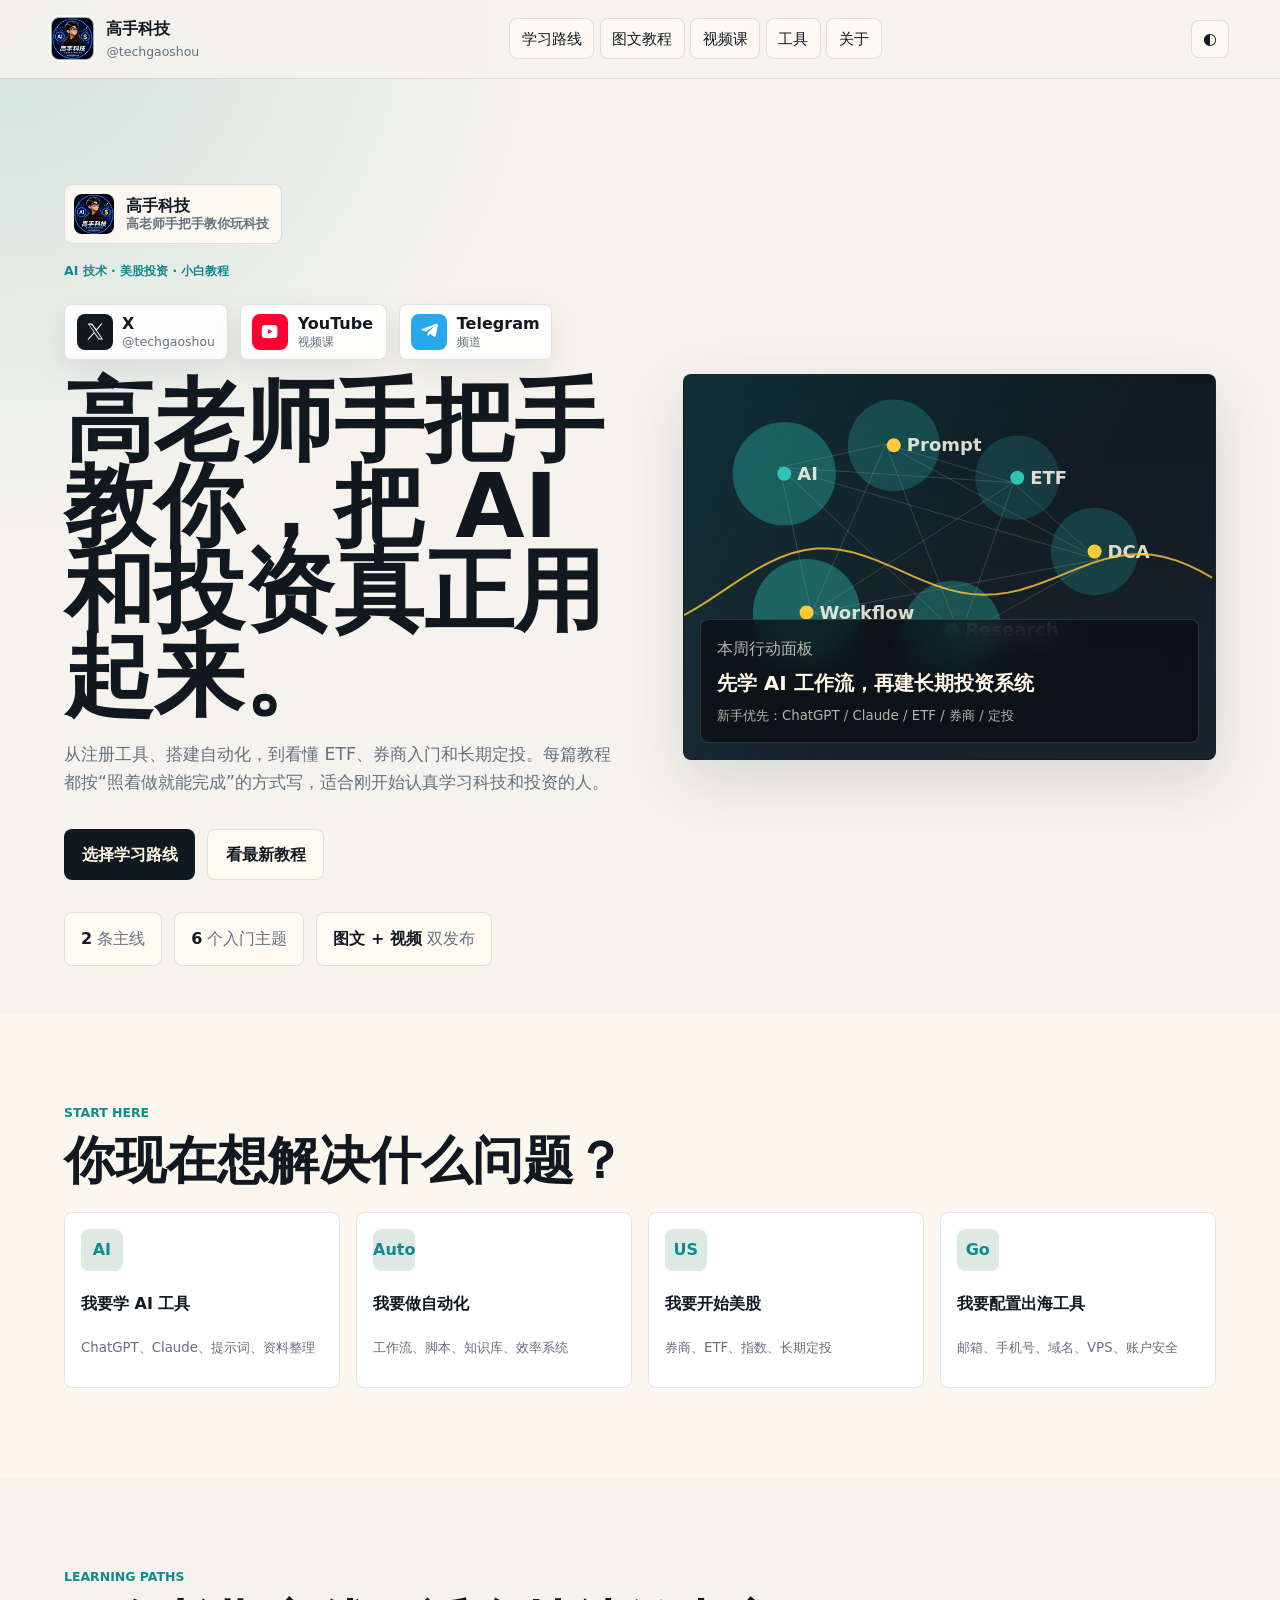
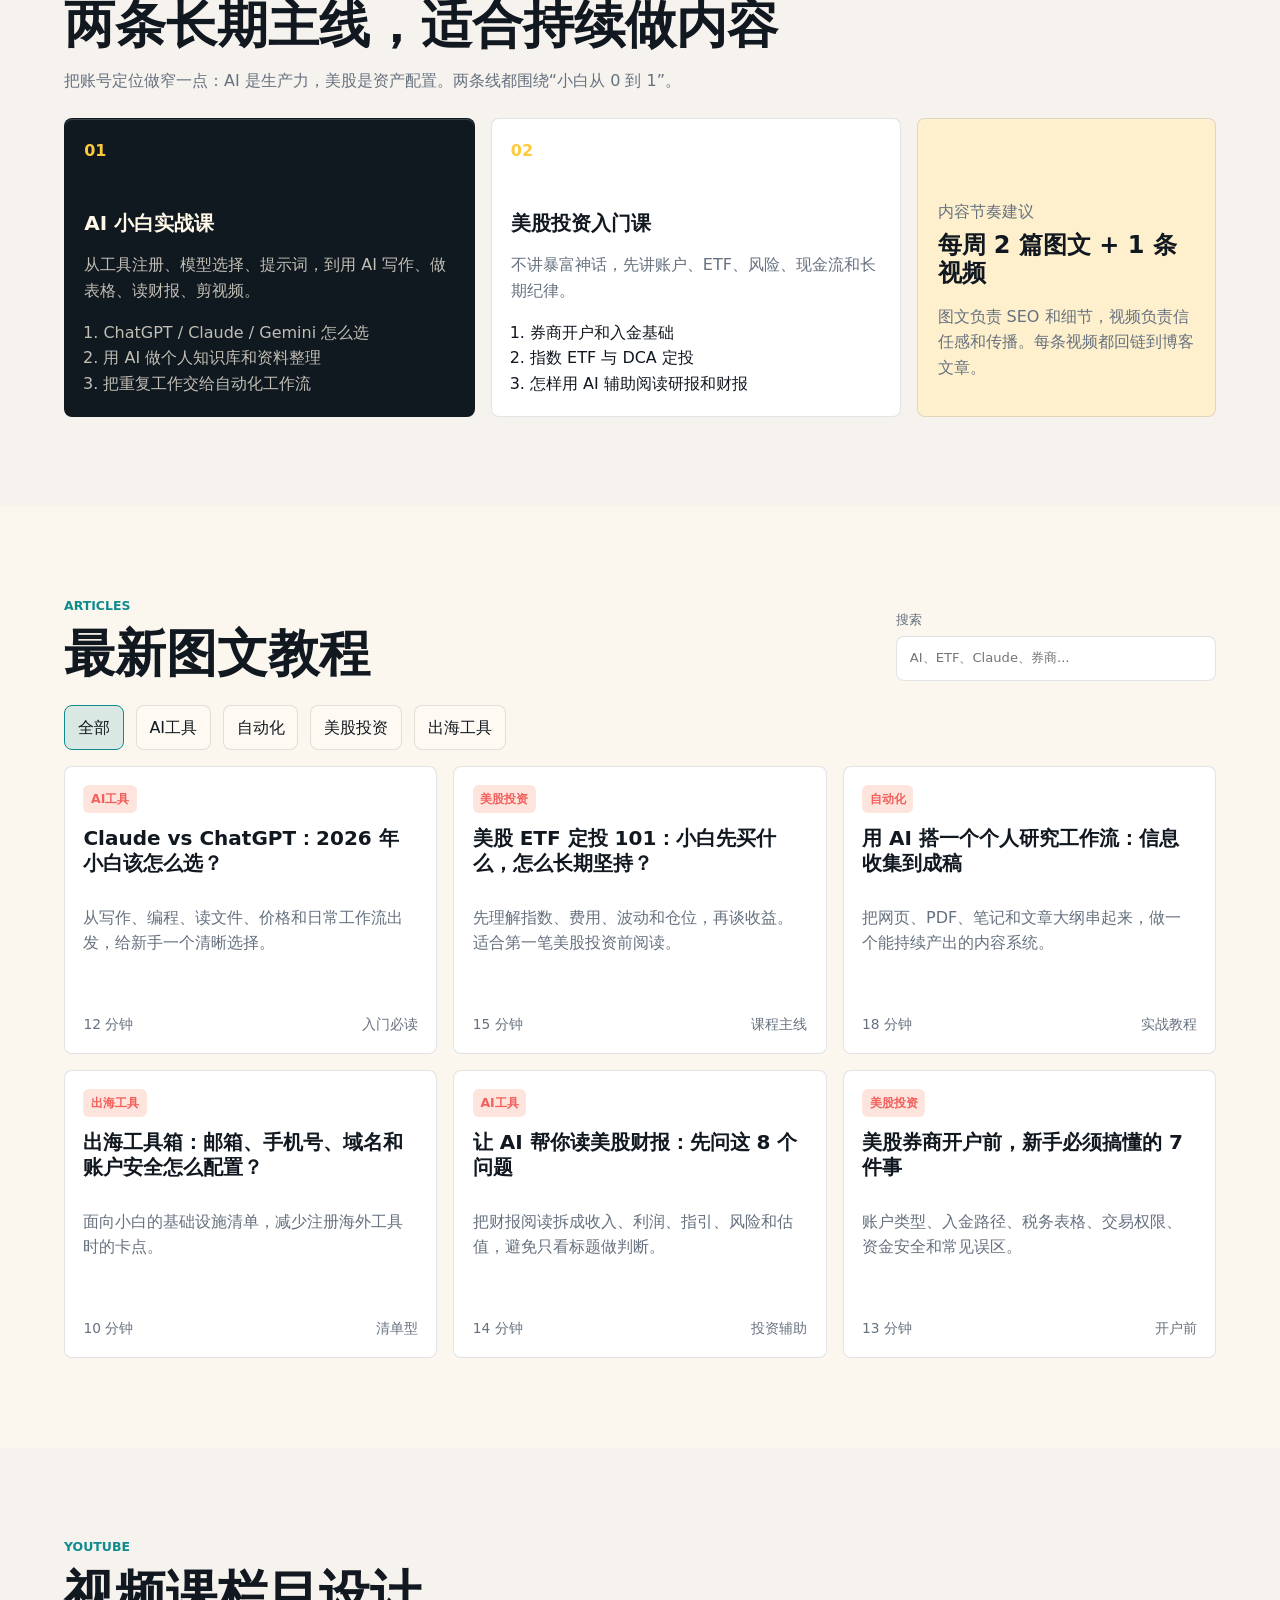
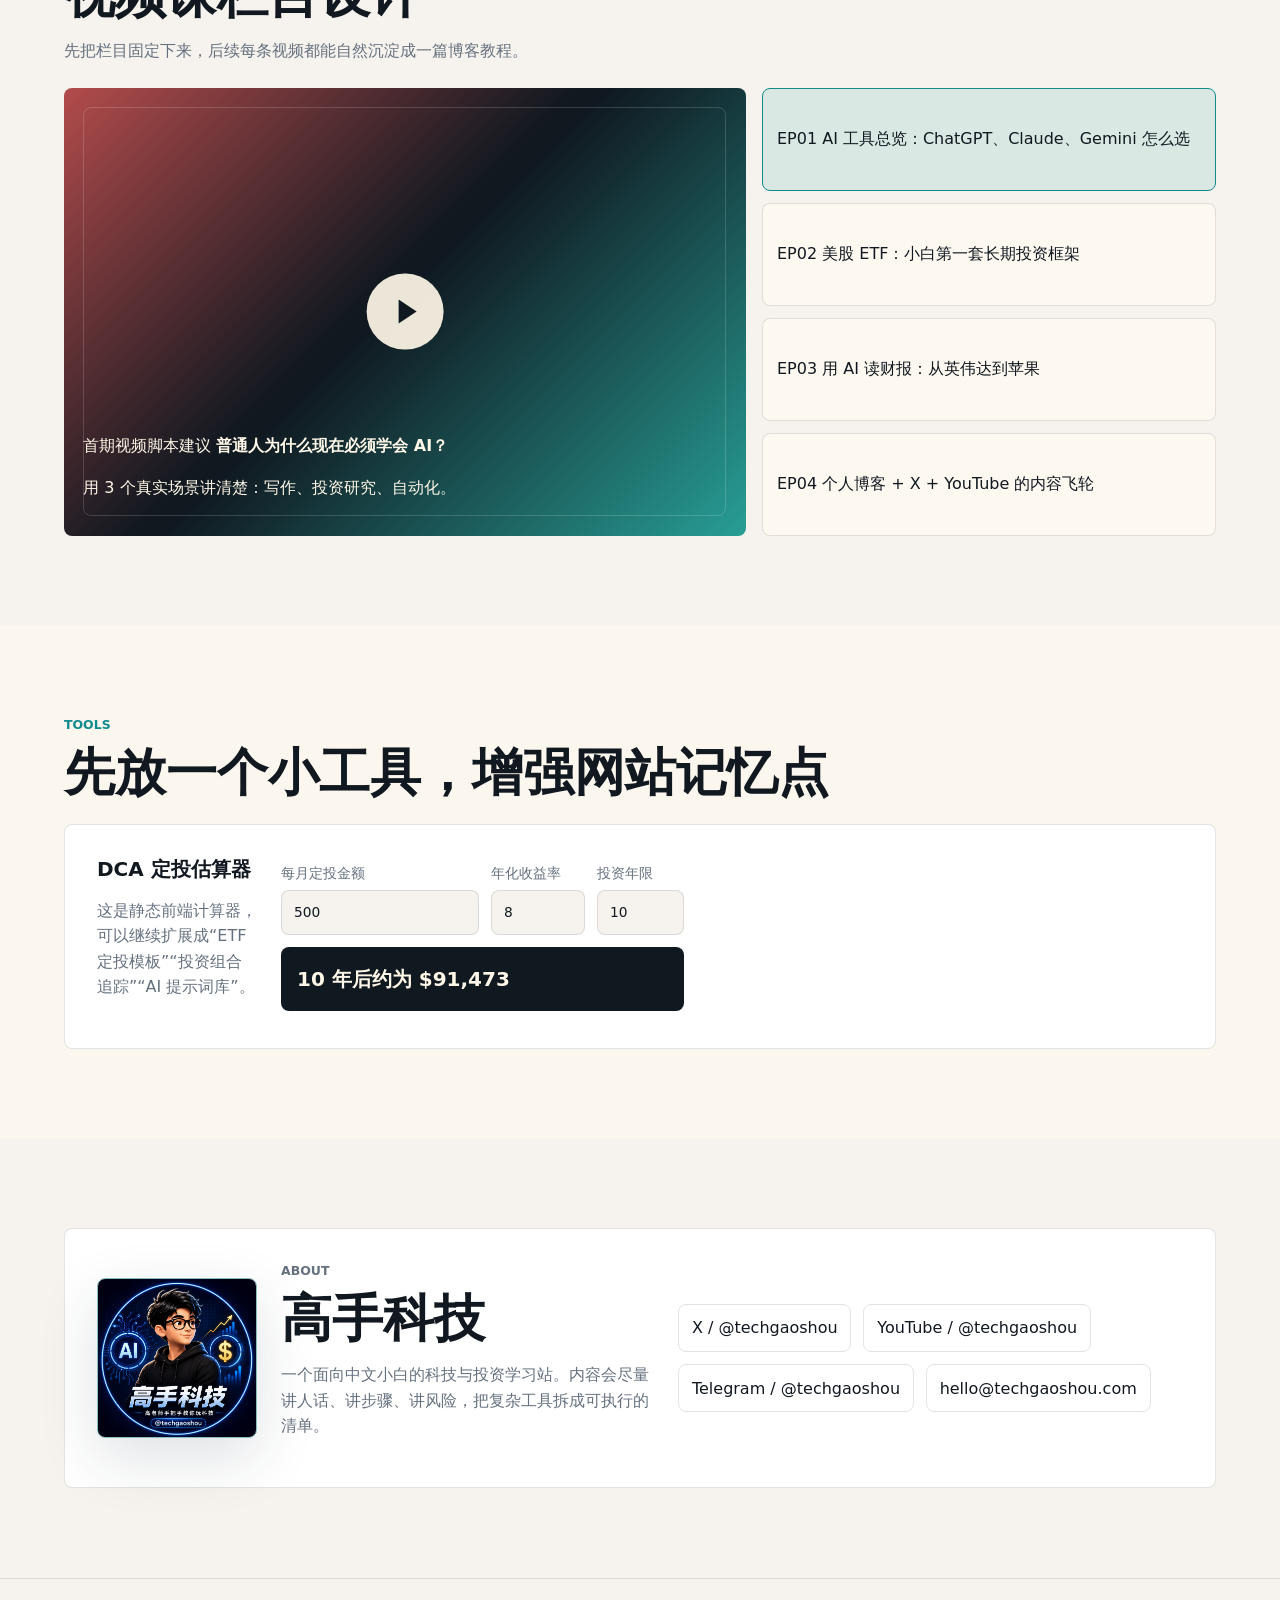
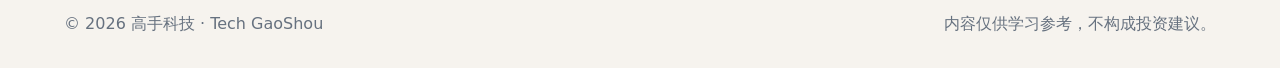
==== index.html @ 34fe60af "Improve hero social links and mobile canvas" ====
<!doctype html>
<html lang="zh-CN">
  <head>
    <meta charset="utf-8" />
    <meta name="viewport" content="width=device-width, initial-scale=1" />
    <title>高手科技 | AI 技术与美股投资小白教程</title>
    <meta
      name="description"
      content="高手科技是面向小白的 AI 技术与美股投资教程站。高老师手把手教你玩科技，学会 AI 工具、自动化、海外账户、美股 ETF 与长期投资。"
    />
    <meta name="theme-color" content="#101820" />
    <meta property="og:title" content="高手科技 | 高老师手把手教你玩科技" />
    <meta property="og:description" content="AI 技术与美股投资小白教程：图文、视频、工具和学习路线。" />
    <meta property="og:type" content="website" />
    <meta property="og:url" content="https://techgaoshou.com/" />
    <meta property="og:image" content="https://techgaoshou.com/assets/techgaoshou-avatar.png" />
    <meta name="twitter:card" content="summary" />
    <meta name="twitter:image" content="https://techgaoshou.com/assets/techgaoshou-avatar.png" />
    <link rel="canonical" href="https://techgaoshou.com/" />
    <link rel="icon" href="./favicon.svg" type="image/svg+xml" />
    <link rel="apple-touch-icon" href="./assets/techgaoshou-avatar.png" />
    <link rel="stylesheet" href="./styles.css" />
    <script type="application/ld+json">
      {
        "@context": "https://schema.org",
        "@type": "WebSite",
        "name": "高手科技",
        "alternateName": "Tech GaoShou",
        "url": "https://techgaoshou.com/",
        "description": "AI 技术与美股投资小白教程",
        "sameAs": [
          "https://x.com/techgaoshou",
          "https://www.youtube.com/@techgaoshou",
          "https://t.me/techgaoshou"
        ]
      }
    </script>
  </head>
  <body>
    <div class="progress" aria-hidden="true"></div>
    <header class="site-header">
      <a class="brand" href="#top" aria-label="高手科技首页">
        <img class="brand-avatar" src="./assets/techgaoshou-avatar.png" alt="" />
        <span>
          <strong>高手科技</strong>
          <small>@techgaoshou</small>
        </span>
      </a>
      <nav class="main-nav" aria-label="主导航">
        <a href="#paths">学习路线</a>
        <a href="#articles">图文教程</a>
        <a href="#videos">视频课</a>
        <a href="#tools">工具</a>
        <a href="#about">关于</a>
      </nav>
      <button class="icon-button" id="themeToggle" type="button" aria-label="切换深浅色">◐</button>
    </header>

    <main id="top">
      <section class="hero">
        <div class="hero-copy">
          <div class="creator-strip hero-creator">
            <img src="./assets/techgaoshou-avatar.png" alt="高手科技头像" />
            <span>
              <strong>高手科技</strong>
              <small>高老师手把手教你玩科技</small>
            </span>
          </div>
          <p class="eyebrow">AI 技术 · 美股投资 · 小白教程</p>
          <div class="social-ribbon" aria-label="关注高手科技">
            <a class="social-link x-link" href="https://x.com/techgaoshou" rel="me noopener" target="_blank">
              <span class="social-icon" aria-hidden="true">
                <svg viewBox="0 0 24 24" role="img"><path d="M14.8 10.2 22 2h-1.7l-6.2 7.1L9.1 2H3.4l7.6 10.8L3 22h1.7l7-8 5.2 8h5.7l-7.8-11.8Zm-2.5 2.9-.8-1.1L5.4 3.3h2.9l4.9 7 .8 1.1 6.4 9.3h-2.9l-5.2-7.6Z" /></svg>
              </span>
              <span><strong>X</strong><small>@techgaoshou</small></span>
            </a>
            <a class="social-link youtube-link" href="https://www.youtube.com/@techgaoshou" rel="me noopener" target="_blank">
              <span class="social-icon" aria-hidden="true">
                <svg viewBox="0 0 24 24" role="img"><path d="M21.6 7.2s-.2-1.7-.9-2.4c-.9-.9-1.9-.9-2.3-1C15.2 3.6 12 3.6 12 3.6s-3.2 0-6.4.2c-.5.1-1.5.1-2.3 1-.7.7-.9 2.4-.9 2.4S2.2 9.1 2.2 11v1.8c0 1.9.2 3.8.2 3.8s.2 1.7.9 2.4c.9.9 2 .9 2.5 1 1.8.2 6.2.2 6.2.2s3.2 0 6.4-.2c.5-.1 1.5-.1 2.3-1 .7-.7.9-2.4.9-2.4s.2-1.9.2-3.8V11c0-1.9-.2-3.8-.2-3.8ZM10.1 15V8.7l5.5 3.2-5.5 3.1Z" /></svg>
              </span>
              <span><strong>YouTube</strong><small>视频课</small></span>
            </a>
            <a class="social-link telegram-link" href="https://t.me/techgaoshou" rel="me noopener" target="_blank">
              <span class="social-icon" aria-hidden="true">
                <svg viewBox="0 0 24 24" role="img"><path d="M21.7 3.3c.3-.9-.5-1.5-1.3-1.2L2.8 8.9c-1.2.5-1.2 1.2-.2 1.5l4.5 1.4 10.4-6.6c.5-.3.9-.1.6.2l-8.4 7.6-.3 4.6c.5 0 .7-.2 1-.5l2.4-2.3 4.9 3.6c.9.5 1.5.3 1.8-.8l3.2-14.3Z" /></svg>
              </span>
              <span><strong>Telegram</strong><small>频道</small></span>
            </a>
          </div>
          <h1>高老师手把手教你，把 AI 和投资真正用起来。</h1>
          <p class="hero-text">
            从注册工具、搭建自动化，到看懂 ETF、券商入门和长期定投。每篇教程都按“照着做就能完成”的方式写，适合刚开始认真学习科技和投资的人。
          </p>
          <div class="hero-actions">
            <a class="primary-action" href="#paths">选择学习路线</a>
            <a class="secondary-action" href="#articles">看最新教程</a>
          </div>
          <div class="hero-stats" aria-label="站点内容规划">
            <span><strong>2</strong> 条主线</span>
            <span><strong>6</strong> 个入门主题</span>
            <span><strong>图文 + 视频</strong> 双发布</span>
          </div>
        </div>
        <div class="hero-visual" aria-label="AI 与投资知识地图">
          <canvas id="signalCanvas" width="720" height="520"></canvas>
          <div class="signal-panel">
            <span>本周行动面板</span>
            <strong>先学 AI 工作流，再建长期投资系统</strong>
            <small>新手优先：ChatGPT / Claude / ETF / 券商 / 定投</small>
          </div>
        </div>
      </section>

      <section class="quick-start" aria-label="新手入口">
        <div class="section-heading">
          <p class="eyebrow">Start Here</p>
          <h2>你现在想解决什么问题？</h2>
        </div>
        <div class="intent-grid">
          <a href="#articles" data-filter-link="AI工具">
            <span>AI</span>
            <strong>我要学 AI 工具</strong>
            <small>ChatGPT、Claude、提示词、资料整理</small>
          </a>
          <a href="#articles" data-filter-link="自动化">
            <span>Auto</span>
            <strong>我要做自动化</strong>
            <small>工作流、脚本、知识库、效率系统</small>
          </a>
          <a href="#articles" data-filter-link="美股投资">
            <span>US</span>
            <strong>我要开始美股</strong>
            <small>券商、ETF、指数、长期定投</small>
          </a>
          <a href="#articles" data-filter-link="出海工具">
            <span>Go</span>
            <strong>我要配置出海工具</strong>
            <small>邮箱、手机号、域名、VPS、账户安全</small>
          </a>
        </div>
      </section>

      <section class="paths" id="paths">
        <div class="section-heading">
          <p class="eyebrow">Learning Paths</p>
          <h2>两条长期主线，适合持续做内容</h2>
          <p>把账号定位做窄一点：AI 是生产力，美股是资产配置。两条线都围绕“小白从 0 到 1”。</p>
        </div>
        <div class="path-layout">
          <article class="path-card featured">
            <div class="path-index">01</div>
            <h3>AI 小白实战课</h3>
            <p>从工具注册、模型选择、提示词，到用 AI 写作、做表格、读财报、剪视频。</p>
            <ol>
              <li>ChatGPT / Claude / Gemini 怎么选</li>
              <li>用 AI 做个人知识库和资料整理</li>
              <li>把重复工作交给自动化工作流</li>
            </ol>
          </article>
          <article class="path-card">
            <div class="path-index">02</div>
            <h3>美股投资入门课</h3>
            <p>不讲暴富神话，先讲账户、ETF、风险、现金流和长期纪律。</p>
            <ol>
              <li>券商开户和入金基础</li>
              <li>指数 ETF 与 DCA 定投</li>
              <li>怎样用 AI 辅助阅读研报和财报</li>
            </ol>
          </article>
          <aside class="roadmap">
            <span>内容节奏建议</span>
            <strong>每周 2 篇图文 + 1 条视频</strong>
            <p>图文负责 SEO 和细节，视频负责信任感和传播。每条视频都回链到博客文章。</p>
          </aside>
        </div>
      </section>

      <section class="articles" id="articles">
        <div class="section-heading row">
          <div>
            <p class="eyebrow">Articles</p>
            <h2>最新图文教程</h2>
          </div>
          <label class="search-box">
            <span>搜索</span>
            <input id="articleSearch" type="search" placeholder="AI、ETF、Claude、券商..." />
          </label>
        </div>
        <div class="filters" aria-label="文章筛选">
          <button class="filter active" type="button" data-filter="all">全部</button>
          <button class="filter" type="button" data-filter="AI工具">AI工具</button>
          <button class="filter" type="button" data-filter="自动化">自动化</button>
          <button class="filter" type="button" data-filter="美股投资">美股投资</button>
          <button class="filter" type="button" data-filter="出海工具">出海工具</button>
        </div>
        <div class="article-grid" id="articleGrid">
          <article class="article-card" data-category="AI工具" data-title="Claude vs ChatGPT">
            <a href="./articles/claude-vs-chatgpt.html" class="article-link">
              <span class="tag">AI工具</span>
              <h3>Claude vs ChatGPT：2026 年小白该怎么选？</h3>
              <p>从写作、编程、读文件、价格和日常工作流出发，给新手一个清晰选择。</p>
              <div><span>12 分钟</span><span>入门必读</span></div>
            </a>
          </article>
          <article class="article-card" data-category="美股投资" data-title="美股 ETF 定投">
            <a href="./articles/us-etf-dca.html" class="article-link">
              <span class="tag">美股投资</span>
              <h3>美股 ETF 定投 101：小白先买什么，怎么长期坚持？</h3>
              <p>先理解指数、费用、波动和仓位，再谈收益。适合第一笔美股投资前阅读。</p>
              <div><span>15 分钟</span><span>课程主线</span></div>
            </a>
          </article>
          <article class="article-card" data-category="自动化" data-title="AI 自动化 工作流">
            <a href="./articles/ai-workflow.html" class="article-link">
              <span class="tag">自动化</span>
              <h3>用 AI 搭一个个人研究工作流：信息收集到成稿</h3>
              <p>把网页、PDF、笔记和文章大纲串起来，做一个能持续产出的内容系统。</p>
              <div><span>18 分钟</span><span>实战教程</span></div>
            </a>
          </article>
          <article class="article-card" data-category="出海工具" data-title="香港银行卡 海外手机号">
            <a href="./articles/global-tools.html" class="article-link">
              <span class="tag">出海工具</span>
              <h3>出海工具箱：邮箱、手机号、域名和账户安全怎么配置？</h3>
              <p>面向小白的基础设施清单，减少注册海外工具时的卡点。</p>
              <div><span>10 分钟</span><span>清单型</span></div>
            </a>
          </article>
          <article class="article-card" data-category="AI工具" data-title="AI 读财报">
            <a href="./articles/ai-earnings.html" class="article-link">
              <span class="tag">AI工具</span>
              <h3>让 AI 帮你读美股财报：先问这 8 个问题</h3>
              <p>把财报阅读拆成收入、利润、指引、风险和估值，避免只看标题做判断。</p>
              <div><span>14 分钟</span><span>投资辅助</span></div>
            </a>
          </article>
          <article class="article-card" data-category="美股投资" data-title="券商开户 入金">
            <a href="./articles/broker-guide.html" class="article-link">
              <span class="tag">美股投资</span>
              <h3>美股券商开户前，新手必须搞懂的 7 件事</h3>
              <p>账户类型、入金路径、税务表格、交易权限、资金安全和常见误区。</p>
              <div><span>13 分钟</span><span>开户前</span></div>
            </a>
          </article>
        </div>
      </section>

      <section class="videos" id="videos">
        <div class="section-heading">
          <p class="eyebrow">YouTube</p>
          <h2>视频课栏目设计</h2>
          <p>先把栏目固定下来，后续每条视频都能自然沉淀成一篇博客教程。</p>
        </div>
        <div class="video-layout">
          <div class="video-frame">
            <div class="play-button" aria-hidden="true"></div>
            <div>
              <span>首期视频脚本建议</span>
              <strong>普通人为什么现在必须学会 AI？</strong>
              <p>用 3 个真实场景讲清楚：写作、投资研究、自动化。</p>
            </div>
          </div>
          <div class="episode-list">
            <button type="button" class="episode active">EP01 AI 工具总览：ChatGPT、Claude、Gemini 怎么选</button>
            <button type="button" class="episode">EP02 美股 ETF：小白第一套长期投资框架</button>
            <button type="button" class="episode">EP03 用 AI 读财报：从英伟达到苹果</button>
            <button type="button" class="episode">EP04 个人博客 + X + YouTube 的内容飞轮</button>
          </div>
        </div>
      </section>

      <section class="tools" id="tools">
        <div class="section-heading">
          <p class="eyebrow">Tools</p>
          <h2>先放一个小工具，增强网站记忆点</h2>
        </div>
        <div class="tool-panel">
          <div>
            <h3>DCA 定投估算器</h3>
            <p>这是静态前端计算器，可以继续扩展成“ETF 定投模板”“投资组合追踪”“AI 提示词库”。</p>
          </div>
          <form class="calculator" id="dcaForm">
            <label>每月定投金额 <input name="amount" type="number" value="500" min="0" /></label>
            <label>年化收益率 <input name="rate" type="number" value="8" min="-50" max="50" /></label>
            <label>投资年限 <input name="years" type="number" value="10" min="1" max="60" /></label>
            <output id="dcaResult">10 年后约为 91,473 美元</output>
          </form>
        </div>
      </section>

      <section class="about" id="about">
        <div class="about-card">
          <img class="about-avatar" src="./assets/techgaoshou-avatar.png" alt="高手科技头像" />
          <div>
            <p class="eyebrow">About</p>
            <h2>高手科技</h2>
            <p>
              一个面向中文小白的科技与投资学习站。内容会尽量讲人话、讲步骤、讲风险，把复杂工具拆成可执行的清单。
            </p>
          </div>
          <div class="socials">
            <a href="https://x.com/techgaoshou">X / @techgaoshou</a>
            <a href="https://www.youtube.com/@techgaoshou">YouTube / @techgaoshou</a>
            <a href="https://t.me/techgaoshou">Telegram / @techgaoshou</a>
            <a href="mailto:hello@techgaoshou.com">hello@techgaoshou.com</a>
          </div>
        </div>
      </section>
    </main>

    <footer class="site-footer">
      <span>© 2026 高手科技 · Tech GaoShou</span>
      <span>内容仅供学习参考，不构成投资建议。</span>
    </footer>

    <script src="./app.js"></script>
  </body>
</html>
---- styles.css ----
:root {
  color-scheme: light;
  --bg: #f6f3ee;
  --panel: #fffaf2;
  --panel-strong: #ffffff;
  --text: #111820;
  --muted: #66717f;
  --line: rgba(17, 24, 32, 0.12);
  --accent: #0f8b8d;
  --accent-2: #f25f5c;
  --accent-3: #ffca3a;
  --deep: #101820;
  --shadow: 0 20px 60px rgba(31, 42, 55, 0.14);
}

[data-theme="dark"] {
  color-scheme: dark;
  --bg: #0f1418;
  --panel: #171e24;
  --panel-strong: #1d2730;
  --text: #f6f0e7;
  --muted: #a7b2bd;
  --line: rgba(246, 240, 231, 0.14);
  --accent: #2ec4b6;
  --accent-2: #ff6b6b;
  --accent-3: #ffd166;
  --deep: #090d11;
  --shadow: 0 20px 60px rgba(0, 0, 0, 0.35);
}

* {
  box-sizing: border-box;
}

html {
  scroll-behavior: smooth;
}

body {
  margin: 0;
  background:
    radial-gradient(circle at top left, rgba(15, 139, 141, 0.16), transparent 34rem),
    linear-gradient(180deg, var(--bg), var(--bg));
  color: var(--text);
  font-family:
    Inter, ui-sans-serif, system-ui, -apple-system, BlinkMacSystemFont, "PingFang SC", "Microsoft YaHei",
    sans-serif;
  line-height: 1.6;
}

a {
  color: inherit;
  text-decoration: none;
}

button,
input {
  font: inherit;
}

.progress {
  position: fixed;
  inset: 0 auto auto 0;
  z-index: 30;
  width: 0%;
  height: 3px;
  background: linear-gradient(90deg, var(--accent), var(--accent-3), var(--accent-2));
}

.site-header {
  position: sticky;
  top: 0;
  z-index: 20;
  display: flex;
  align-items: center;
  justify-content: space-between;
  gap: 1rem;
  padding: 1rem clamp(1rem, 4vw, 4rem);
  background: color-mix(in srgb, var(--bg) 86%, transparent);
  border-bottom: 1px solid var(--line);
  backdrop-filter: blur(18px);
}

.brand {
  display: flex;
  align-items: center;
  gap: 0.75rem;
  min-width: max-content;
}

.brand-mark {
  display: grid;
  width: 2.4rem;
  height: 2.4rem;
  place-items: center;
  border-radius: 8px;
  background: var(--deep);
  color: var(--accent-3);
  font-weight: 900;
}

.brand-avatar {
  width: 2.7rem;
  height: 2.7rem;
  border: 1px solid color-mix(in srgb, var(--accent) 40%, var(--line));
  border-radius: 8px;
  object-fit: cover;
  box-shadow: 0 0 0 2px color-mix(in srgb, var(--panel) 70%, transparent);
}

.brand strong,
.brand small {
  display: block;
}

.brand small {
  color: var(--muted);
  font-size: 0.78rem;
}

.main-nav {
  display: flex;
  flex-wrap: wrap;
  justify-content: center;
  gap: 0.35rem;
}

.main-nav a,
.icon-button,
.filter,
.episode {
  border: 1px solid var(--line);
  border-radius: 8px;
  background: color-mix(in srgb, var(--panel) 78%, transparent);
  color: var(--text);
}

.main-nav a {
  padding: 0.48rem 0.72rem;
  font-size: 0.92rem;
}

.icon-button {
  width: 2.35rem;
  height: 2.35rem;
  cursor: pointer;
}

.hero {
  display: grid;
  grid-template-columns: minmax(0, 1.02fr) minmax(20rem, 0.98fr);
  gap: clamp(2rem, 5vw, 5rem);
  align-items: center;
  min-height: calc(100vh - 5rem);
  padding: clamp(3rem, 7vw, 6rem) clamp(1rem, 5vw, 5rem) 3rem;
}

.eyebrow {
  margin: 0 0 0.7rem;
  color: var(--accent);
  font-size: 0.78rem;
  font-weight: 800;
  letter-spacing: 0;
  text-transform: uppercase;
}

h1,
h2,
h3,
p {
  overflow-wrap: anywhere;
}

h1 {
  max-width: 12ch;
  margin: 1.15rem 0 0;
  font-size: clamp(3.2rem, 7vw, 6.8rem);
  line-height: 0.95;
  letter-spacing: 0;
}

h2 {
  margin: 0;
  font-size: clamp(2rem, 4vw, 3.6rem);
  line-height: 1.05;
  letter-spacing: 0;
}

h3 {
  margin: 0;
  font-size: 1.25rem;
  line-height: 1.25;
}

.hero-text {
  max-width: 42rem;
  margin: 1.4rem 0 0;
  color: var(--muted);
  font-size: 1.08rem;
}

.hero-actions,
.hero-stats,
.filters,
.social-ribbon,
.socials {
  display: flex;
  flex-wrap: wrap;
  gap: 0.75rem;
}

.hero-creator {
  margin: 0 0 1.1rem;
}

.hero-creator span {
  display: grid;
  line-height: 1.25;
}

.hero-creator strong {
  color: var(--text);
  font-size: 1rem;
}

.hero-creator small {
  color: var(--muted);
  font-size: 0.82rem;
}

.social-ribbon {
  margin-top: 1.4rem;
}

.social-link {
  display: inline-flex;
  align-items: center;
  gap: 0.6rem;
  min-width: 9.2rem;
  padding: 0.58rem 0.72rem;
  border: 1px solid var(--line);
  border-radius: 8px;
  background: color-mix(in srgb, var(--panel-strong) 88%, transparent);
  box-shadow: 0 12px 32px rgba(17, 24, 32, 0.08);
  transition:
    transform 180ms ease,
    border-color 180ms ease,
    box-shadow 180ms ease;
}

.social-link:hover {
  transform: translateY(-2px);
  border-color: color-mix(in srgb, var(--accent) 60%, var(--line));
  box-shadow: 0 18px 38px rgba(17, 24, 32, 0.12);
}

.social-icon {
  display: grid;
  width: 2.25rem;
  height: 2.25rem;
  flex: 0 0 auto;
  place-items: center;
  border-radius: 8px;
  color: #fff;
}

.social-icon svg {
  width: 1.2rem;
  height: 1.2rem;
  fill: currentColor;
}

.x-link .social-icon {
  background: #111820;
}

.youtube-link .social-icon {
  background: #ff0033;
}

.telegram-link .social-icon {
  background: #28a8ea;
}

.social-link strong,
.social-link small {
  display: block;
  line-height: 1.25;
}

.social-link small {
  color: var(--muted);
  font-size: 0.78rem;
}

.hero-actions {
  margin-top: 2rem;
}

.primary-action,
.secondary-action {
  display: inline-flex;
  align-items: center;
  justify-content: center;
  min-height: 3rem;
  padding: 0.75rem 1.1rem;
  border-radius: 8px;
  font-weight: 800;
}

.primary-action {
  background: var(--deep);
  color: #fff8e8;
}

.secondary-action {
  border: 1px solid var(--line);
  background: var(--panel);
}

.hero-stats {
  margin-top: 2rem;
  color: var(--muted);
}

.hero-stats span {
  padding: 0.8rem 1rem;
  border: 1px solid var(--line);
  border-radius: 8px;
  background: var(--panel);
}

.hero-stats strong {
  color: var(--text);
}

.creator-strip {
  display: flex;
  align-items: center;
  gap: 0.75rem;
  width: fit-content;
  margin-top: 1rem;
  padding: 0.55rem 0.75rem 0.55rem 0.55rem;
  border: 1px solid var(--line);
  border-radius: 8px;
  background: color-mix(in srgb, var(--panel) 82%, transparent);
  color: var(--muted);
  font-weight: 800;
}

.creator-strip img {
  width: 2.5rem;
  height: 2.5rem;
  border-radius: 8px;
  object-fit: cover;
}

.hero-visual {
  position: relative;
  aspect-ratio: 1.38;
  min-height: 0;
  overflow: hidden;
  border: 1px solid var(--line);
  border-radius: 8px;
  background:
    linear-gradient(135deg, rgba(15, 139, 141, 0.2), transparent 55%),
    linear-gradient(180deg, var(--deep), #18242c);
  box-shadow: var(--shadow);
}

#signalCanvas {
  display: block;
  width: 100%;
  height: 100%;
}

.signal-panel {
  position: absolute;
  right: 1rem;
  bottom: 1rem;
  left: 1rem;
  padding: 1rem;
  border: 1px solid rgba(255, 255, 255, 0.14);
  border-radius: 8px;
  background: rgba(9, 13, 17, 0.72);
  color: #fff8e8;
  backdrop-filter: blur(14px);
}

.signal-panel span,
.signal-panel small {
  display: block;
  color: rgba(255, 248, 232, 0.7);
}

.signal-panel strong {
  display: block;
  margin: 0.35rem 0;
  font-size: 1.25rem;
}

section {
  padding: clamp(3.5rem, 7vw, 6rem) clamp(1rem, 5vw, 5rem);
}

.section-heading {
  max-width: 54rem;
  margin-bottom: 1.5rem;
}

.section-heading p:not(.eyebrow) {
  color: var(--muted);
}

.section-heading.row {
  display: flex;
  align-items: end;
  justify-content: space-between;
  gap: 1rem;
  max-width: none;
}

.quick-start,
.articles,
.tools {
  background: color-mix(in srgb, var(--panel) 58%, transparent);
}

.intent-grid,
.article-grid {
  display: grid;
  grid-template-columns: repeat(4, minmax(0, 1fr));
  gap: 1rem;
}

.intent-grid a,
.article-link,
.path-card,
.roadmap,
.tool-panel,
.about-card {
  border: 1px solid var(--line);
  border-radius: 8px;
  background: var(--panel-strong);
  box-shadow: 0 1px 0 rgba(255, 255, 255, 0.18) inset;
}

.intent-grid a {
  display: grid;
  gap: 0.45rem;
  min-height: 11rem;
  padding: 1rem;
  transition:
    transform 180ms ease,
    border-color 180ms ease;
}

.intent-grid a:hover,
.article-link:hover,
.path-card:hover {
  transform: translateY(-3px);
  border-color: color-mix(in srgb, var(--accent) 65%, var(--line));
}

.intent-grid span {
  display: grid;
  width: 2.6rem;
  height: 2.6rem;
  place-items: center;
  border-radius: 8px;
  background: color-mix(in srgb, var(--accent) 14%, var(--panel));
  color: var(--accent);
  font-weight: 900;
}

.intent-grid small,
.article-card p,
.path-card p,
.roadmap p,
.tool-panel p,
.about-card p {
  color: var(--muted);
}

.path-layout {
  display: grid;
  grid-template-columns: 1.1fr 1.1fr 0.8fr;
  gap: 1rem;
}

.path-card,
.roadmap {
  padding: 1.2rem;
}

.path-card.featured {
  background: var(--deep);
  color: #fff8e8;
}

.path-card.featured p,
.path-card.featured li {
  color: rgba(255, 248, 232, 0.74);
}

.path-index {
  margin-bottom: 3rem;
  color: var(--accent-3);
  font-weight: 900;
}

.path-card ol {
  margin: 1rem 0 0;
  padding-left: 1.2rem;
}

.roadmap {
  align-self: stretch;
  display: flex;
  flex-direction: column;
  justify-content: end;
  background: color-mix(in srgb, var(--accent-3) 20%, var(--panel));
}

.roadmap span {
  color: var(--muted);
}

.roadmap strong {
  display: block;
  margin-top: 0.5rem;
  font-size: 1.5rem;
  line-height: 1.15;
}

.search-box {
  display: grid;
  gap: 0.35rem;
  min-width: min(100%, 20rem);
  color: var(--muted);
  font-size: 0.82rem;
}

.search-box input {
  min-height: 2.8rem;
  padding: 0 0.8rem;
  border: 1px solid var(--line);
  border-radius: 8px;
  background: var(--panel-strong);
  color: var(--text);
}

.filters {
  margin-bottom: 1rem;
}

.filter {
  padding: 0.55rem 0.8rem;
  cursor: pointer;
}

.filter.active,
.episode.active {
  border-color: var(--accent);
  background: color-mix(in srgb, var(--accent) 16%, var(--panel));
  color: var(--text);
}

.article-grid {
  grid-template-columns: repeat(3, minmax(0, 1fr));
}

.article-card {
  min-height: 100%;
}

.article-link {
  display: flex;
  flex-direction: column;
  gap: 0.8rem;
  min-height: 18rem;
  padding: 1.15rem;
  transition:
    transform 180ms ease,
    border-color 180ms ease;
}

.article-link div {
  display: flex;
  justify-content: space-between;
  gap: 1rem;
  margin-top: auto;
  color: var(--muted);
  font-size: 0.86rem;
}

.tag {
  width: fit-content;
  padding: 0.25rem 0.48rem;
  border-radius: 6px;
  background: color-mix(in srgb, var(--accent-2) 14%, var(--panel));
  color: var(--accent-2);
  font-size: 0.78rem;
  font-weight: 800;
}

.video-layout {
  display: grid;
  grid-template-columns: 1.2fr 0.8fr;
  gap: 1rem;
}

.video-frame {
  position: relative;
  display: flex;
  align-items: end;
  min-height: 28rem;
  padding: 1.2rem;
  overflow: hidden;
  border-radius: 8px;
  background:
    linear-gradient(135deg, rgba(242, 95, 92, 0.72), transparent 46%),
    linear-gradient(315deg, rgba(46, 196, 182, 0.78), transparent 52%),
    #101820;
  color: #fff8e8;
}

.video-frame::before {
  content: "";
  position: absolute;
  inset: 1.2rem;
  border: 1px solid rgba(255, 255, 255, 0.16);
  border-radius: 8px;
}

.video-frame > div:last-child {
  position: relative;
  max-width: 34rem;
}

.play-button {
  position: absolute;
  top: 50%;
  left: 50%;
  width: 4.8rem;
  height: 4.8rem;
  border-radius: 50%;
  background: rgba(255, 248, 232, 0.92);
  transform: translate(-50%, -50%);
}

.play-button::after {
  content: "";
  position: absolute;
  top: 50%;
  left: 54%;
  border-top: 0.75rem solid transparent;
  border-bottom: 0.75rem solid transparent;
  border-left: 1.15rem solid var(--deep);
  transform: translate(-50%, -50%);
}

.episode-list {
  display: grid;
  gap: 0.75rem;
}

.episode {
  min-height: 4.8rem;
  padding: 0.9rem;
  text-align: left;
  cursor: pointer;
}

.tool-panel,
.about-card {
  display: grid;
  grid-template-columns: 10rem 0.85fr 1.15fr;
  gap: 1.5rem;
  padding: clamp(1rem, 3vw, 2rem);
  align-items: center;
}

.about-avatar {
  width: 10rem;
  max-width: 100%;
  aspect-ratio: 1;
  border: 1px solid color-mix(in srgb, var(--accent) 42%, var(--line));
  border-radius: 8px;
  object-fit: cover;
  box-shadow: var(--shadow);
}

.calculator {
  display: grid;
  grid-template-columns: repeat(3, 1fr);
  gap: 0.75rem;
}

.calculator label {
  display: grid;
  gap: 0.35rem;
  color: var(--muted);
  font-size: 0.86rem;
}

.calculator input {
  min-height: 2.8rem;
  padding: 0 0.75rem;
  border: 1px solid var(--line);
  border-radius: 8px;
  background: var(--bg);
  color: var(--text);
}

.calculator output {
  grid-column: 1 / -1;
  padding: 1rem;
  border-radius: 8px;
  background: var(--deep);
  color: #fff8e8;
  font-size: 1.25rem;
  font-weight: 900;
}

.socials a {
  padding: 0.65rem 0.8rem;
  border: 1px solid var(--line);
  border-radius: 8px;
}

.site-footer {
  display: flex;
  flex-wrap: wrap;
  justify-content: space-between;
  gap: 1rem;
  padding: 2rem clamp(1rem, 5vw, 5rem);
  color: var(--muted);
  border-top: 1px solid var(--line);
}

.article-page {
  max-width: 980px;
  margin: 0 auto;
}

.article-hero {
  padding-top: clamp(3rem, 8vw, 6rem);
  padding-bottom: 2rem;
}

.article-hero h1 {
  max-width: 14ch;
  font-size: clamp(2.6rem, 7vw, 5.4rem);
}

.article-body {
  padding-top: 1rem;
  font-size: 1.08rem;
}

.article-body h2 {
  margin-top: 2rem;
  font-size: clamp(1.5rem, 3vw, 2.2rem);
}

.article-body p {
  color: var(--muted);
}

@media (max-width: 980px) {
  .hero,
  .path-layout,
  .video-layout,
  .tool-panel,
  .about-card {
    grid-template-columns: 1fr;
  }

  .intent-grid,
  .article-grid {
    grid-template-columns: repeat(2, minmax(0, 1fr));
  }
}

@media (max-width: 680px) {
  .site-header {
    align-items: flex-start;
    flex-wrap: wrap;
  }

  .main-nav {
    display: flex;
    order: 3;
    width: 100%;
    justify-content: flex-start;
    overflow-x: auto;
    padding-bottom: 0.1rem;
    scrollbar-width: none;
  }

  .main-nav::-webkit-scrollbar {
    display: none;
  }

  .main-nav a {
    flex: 0 0 auto;
  }

  .hero {
    min-height: auto;
    padding-top: 1.5rem;
    gap: 1.5rem;
  }

  h1 {
    max-width: 12ch;
    font-size: clamp(2.35rem, 11vw, 3.1rem);
    line-height: 1;
  }

  .hero-text {
    font-size: 1rem;
  }

  .social-ribbon {
    display: grid;
    grid-template-columns: repeat(3, minmax(0, 1fr));
    gap: 0.55rem;
  }

  .social-link {
    min-width: 0;
    justify-content: center;
    padding: 0.55rem 0.35rem;
  }

  .social-link span:last-child {
    display: none;
  }

  .social-icon {
    width: 2.6rem;
    height: 2.6rem;
  }

  .hero-actions {
    display: grid;
    grid-template-columns: 1fr 1fr;
    gap: 0.6rem;
  }

  .primary-action,
  .secondary-action {
    padding-right: 0.65rem;
    padding-left: 0.65rem;
  }

  .hero-visual {
    aspect-ratio: 1.08;
  }

  .signal-panel {
    padding: 0.85rem;
  }

  .signal-panel strong {
    font-size: 1.05rem;
  }

  .hero-stats span,
  .creator-strip {
    width: 100%;
  }

  .section-heading.row,
  .calculator {
    display: grid;
    grid-template-columns: 1fr;
  }

  .intent-grid,
  .article-grid {
    grid-template-columns: 1fr;
  }
}
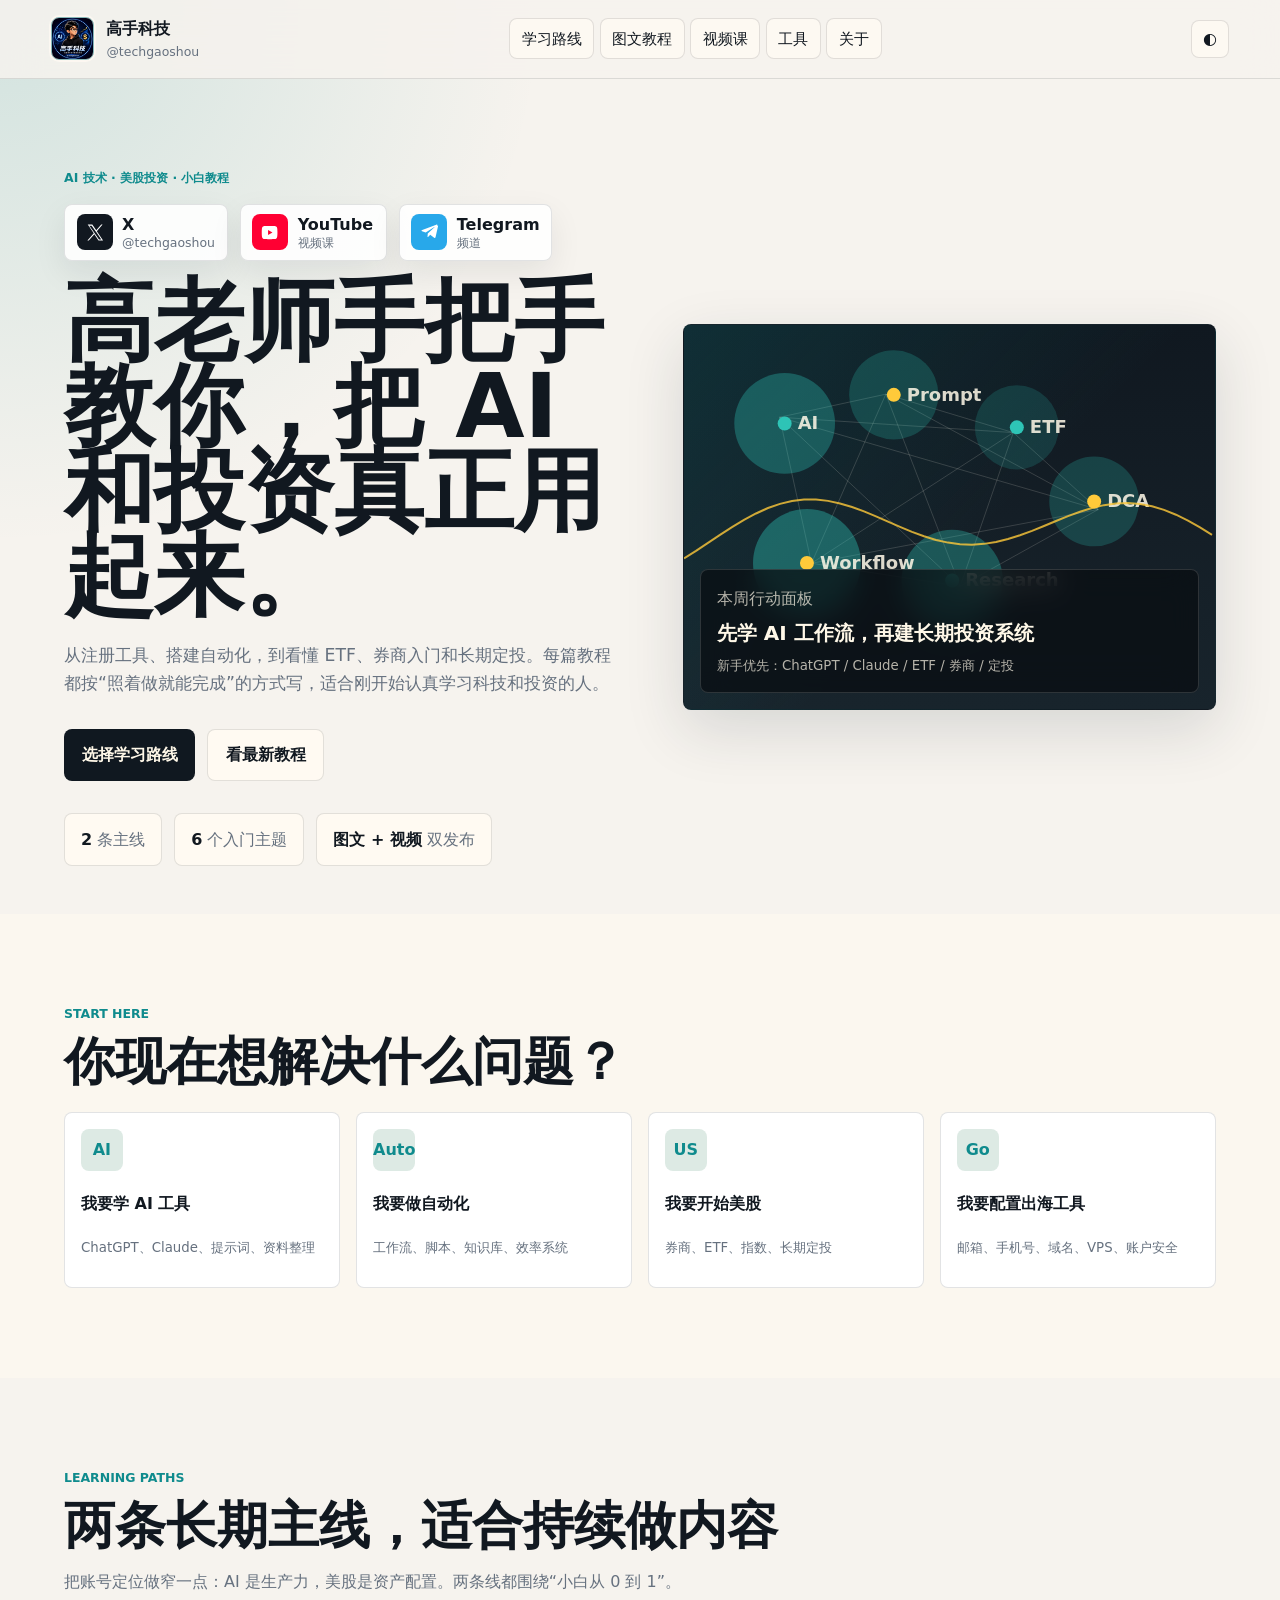
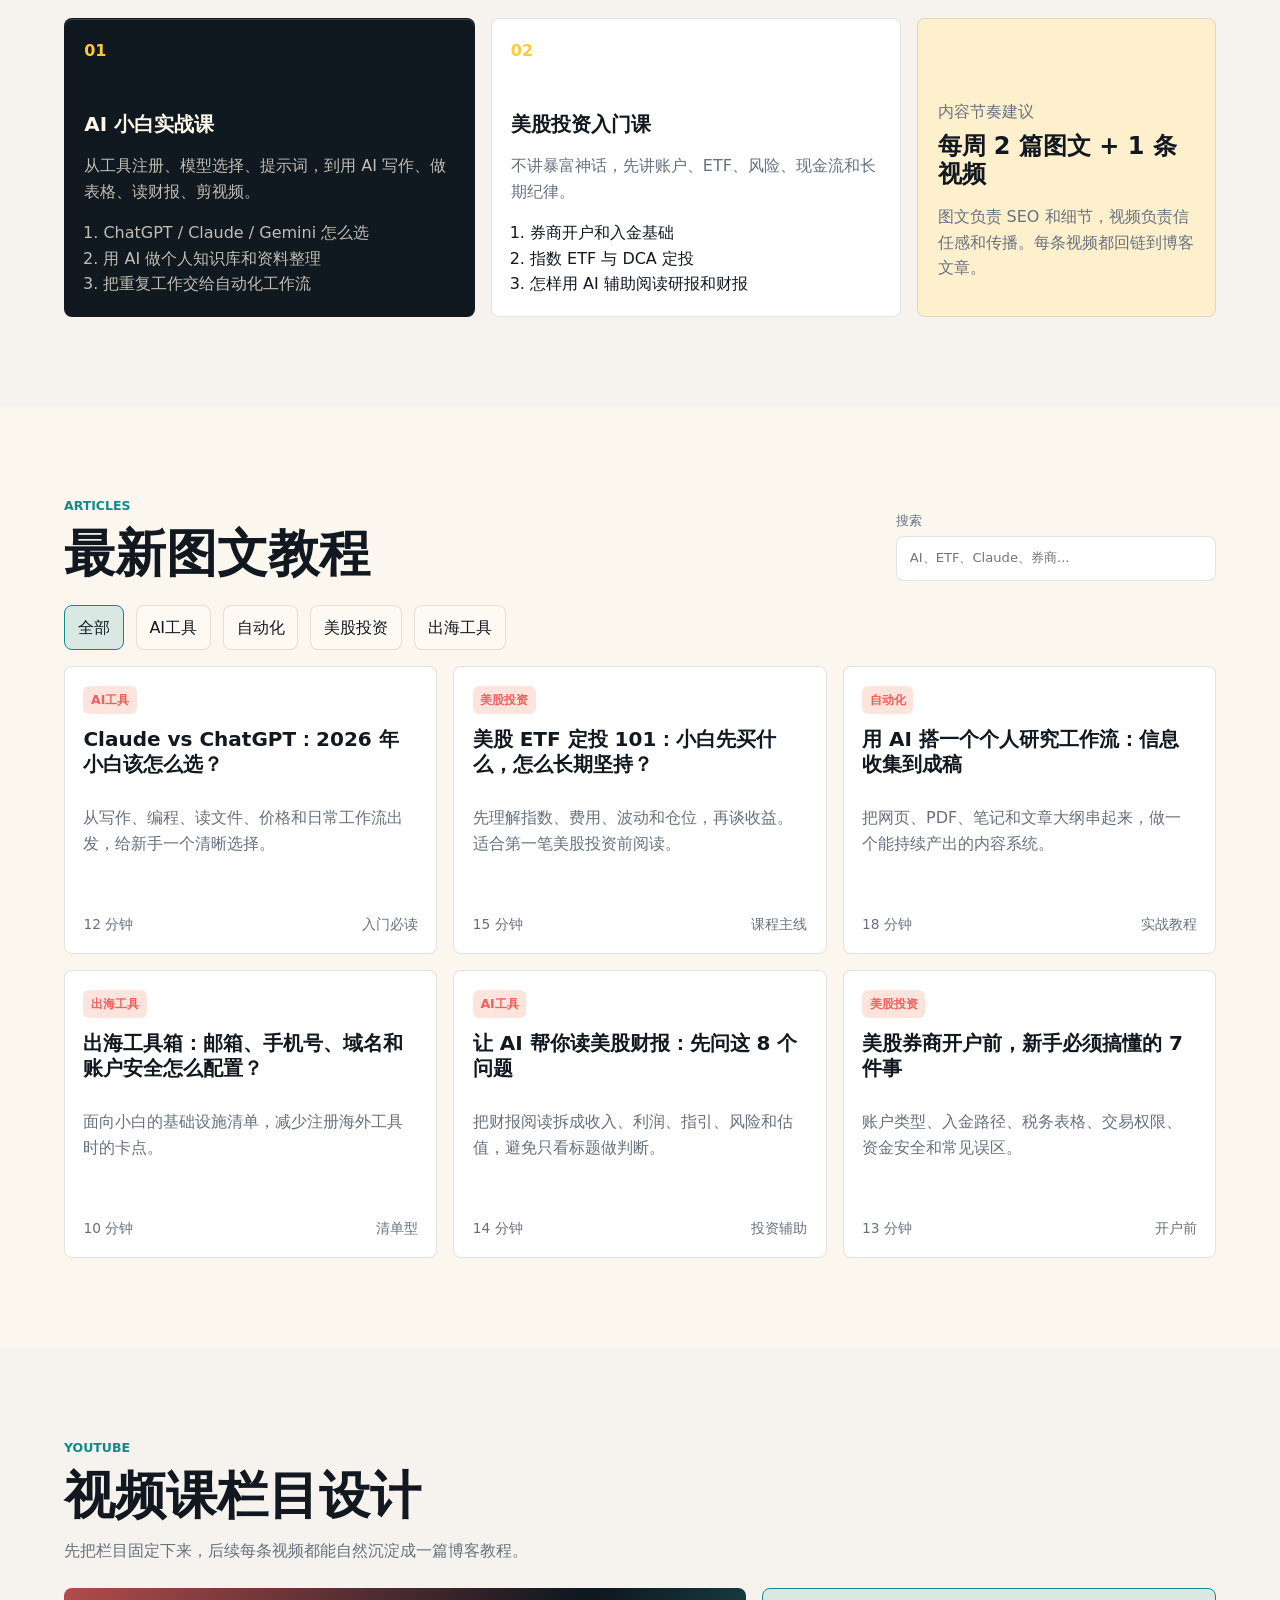
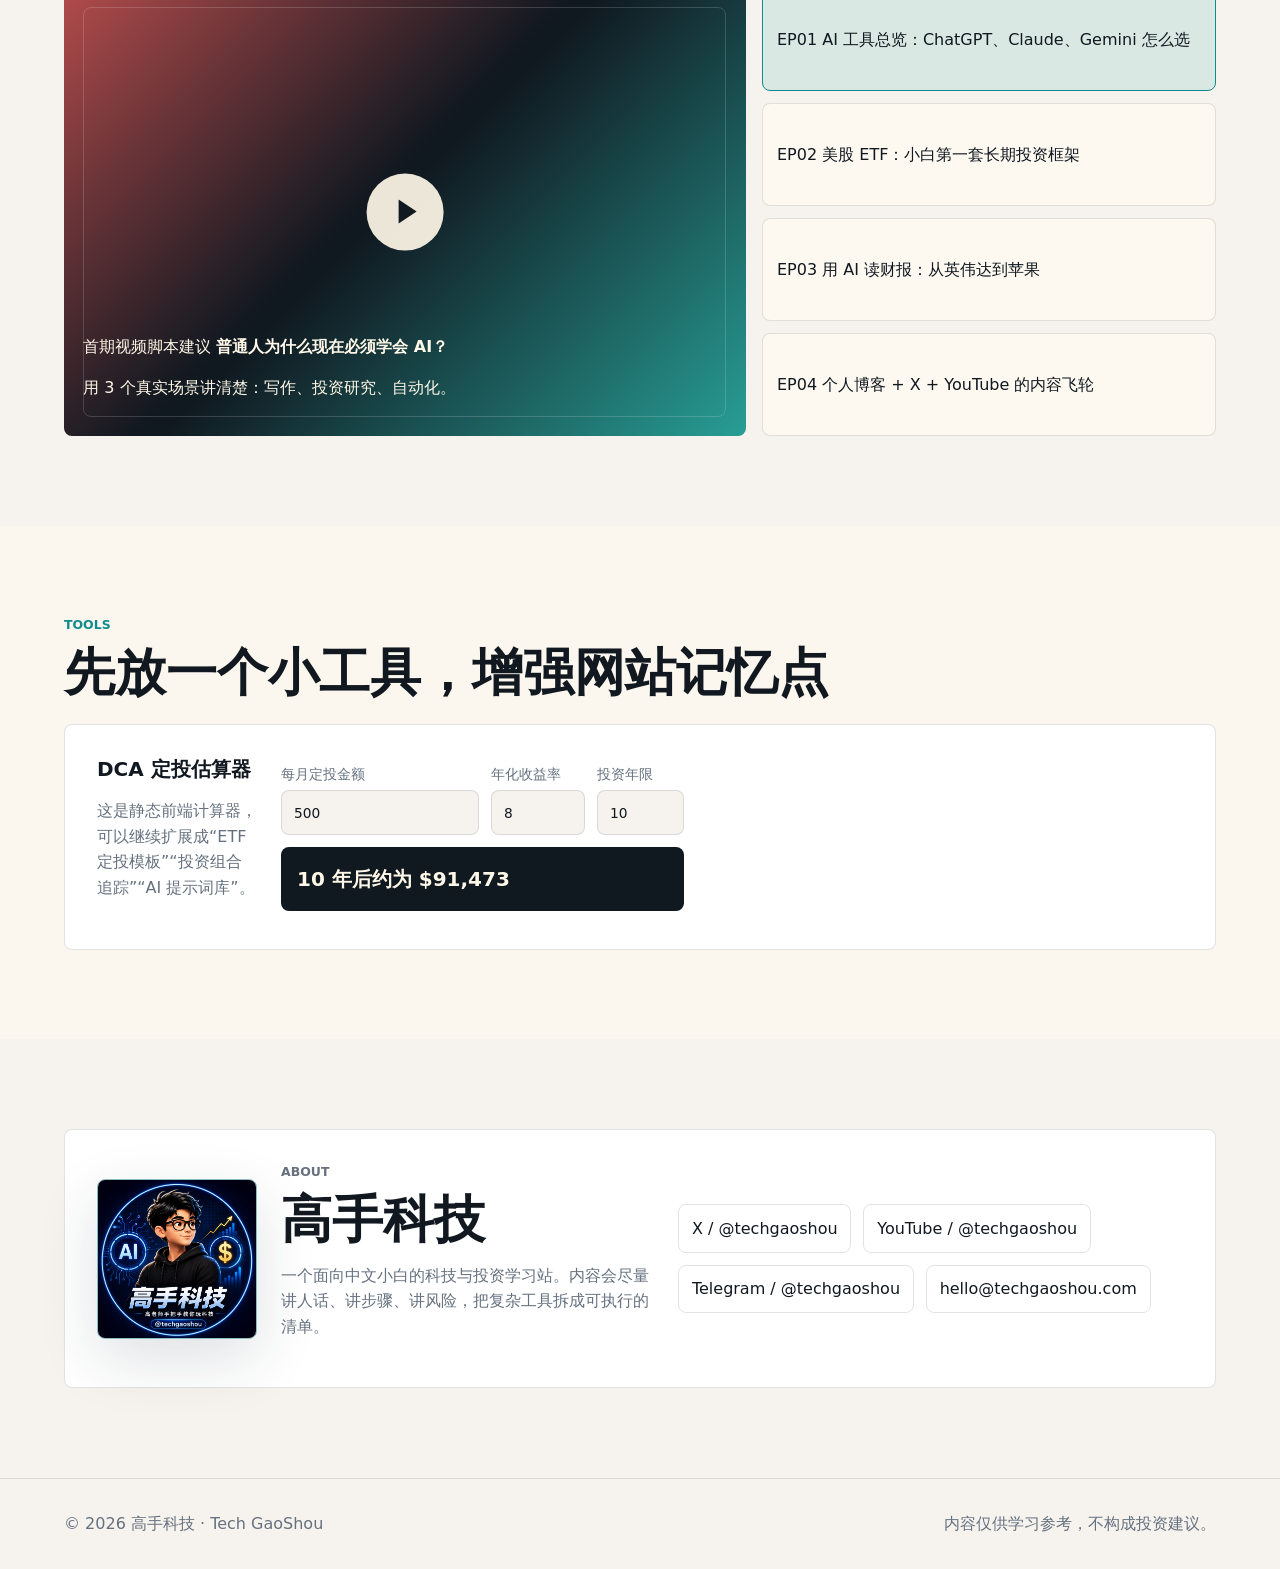
==== commit bd647cae: "Use avatar favicon and simplify hero branding" ====
--- a/index.html
+++ b/index.html
@@ -17,7 +17,7 @@
     <meta name="twitter:card" content="summary" />
     <meta name="twitter:image" content="https://techgaoshou.com/assets/techgaoshou-avatar.png" />
     <link rel="canonical" href="https://techgaoshou.com/" />
-    <link rel="icon" href="./favicon.svg" type="image/svg+xml" />
+    <link rel="icon" href="./assets/techgaoshou-avatar.png" type="image/png" />
     <link rel="apple-touch-icon" href="./assets/techgaoshou-avatar.png" />
     <link rel="stylesheet" href="./styles.css" />
     <script type="application/ld+json">
@@ -59,13 +59,6 @@
     <main id="top">
       <section class="hero">
         <div class="hero-copy">
-          <div class="creator-strip hero-creator">
-            <img src="./assets/techgaoshou-avatar.png" alt="高手科技头像" />
-            <span>
-              <strong>高手科技</strong>
-              <small>高老师手把手教你玩科技</small>
-            </span>
-          </div>
           <p class="eyebrow">AI 技术 · 美股投资 · 小白教程</p>
           <div class="social-ribbon" aria-label="关注高手科技">
             <a class="social-link x-link" href="https://x.com/techgaoshou" rel="me noopener" target="_blank">
--- a/styles.css
+++ b/styles.css
@@ -209,27 +209,8 @@
   gap: 0.75rem;
 }
 
-.hero-creator {
-  margin: 0 0 1.1rem;
-}
-
-.hero-creator span {
-  display: grid;
-  line-height: 1.25;
-}
-
-.hero-creator strong {
-  color: var(--text);
-  font-size: 1rem;
-}
-
-.hero-creator small {
-  color: var(--muted);
-  font-size: 0.82rem;
-}
-
 .social-ribbon {
-  margin-top: 1.4rem;
+  margin-top: 1rem;
 }
 
 .social-link {
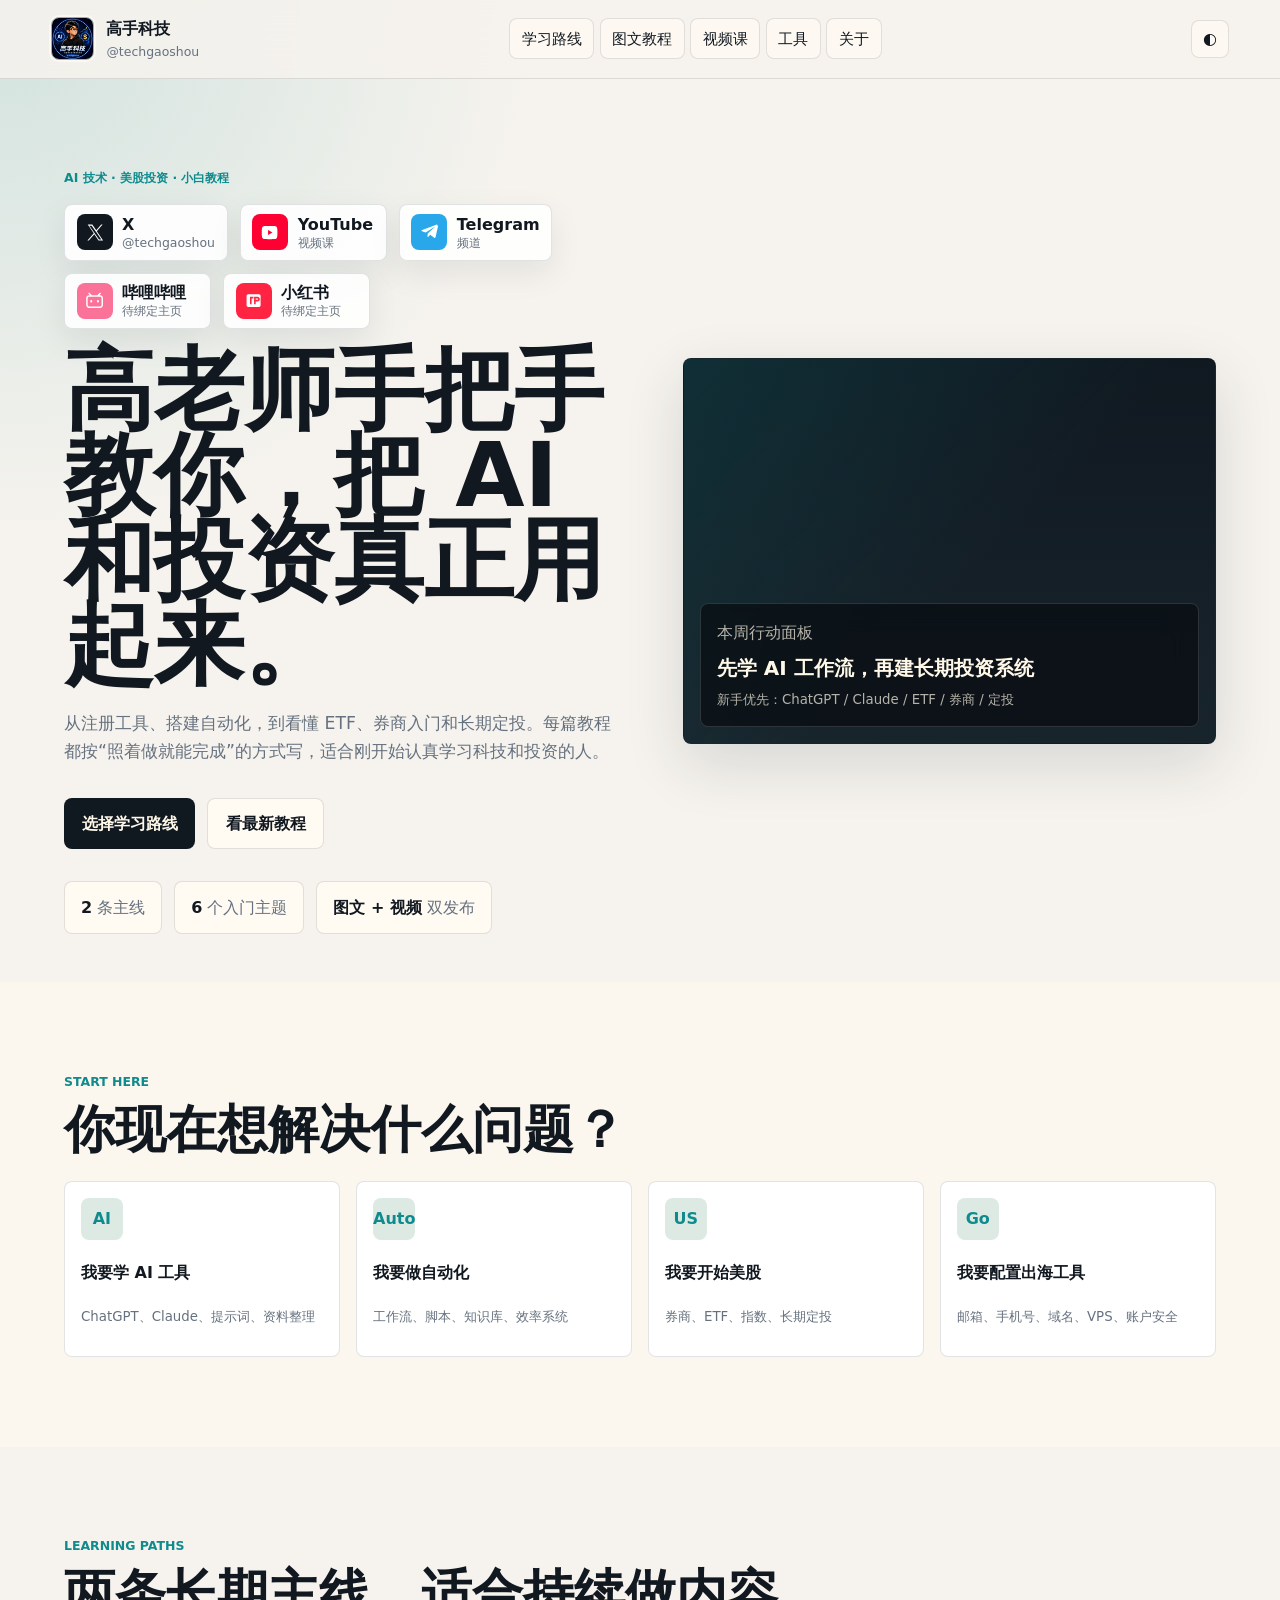
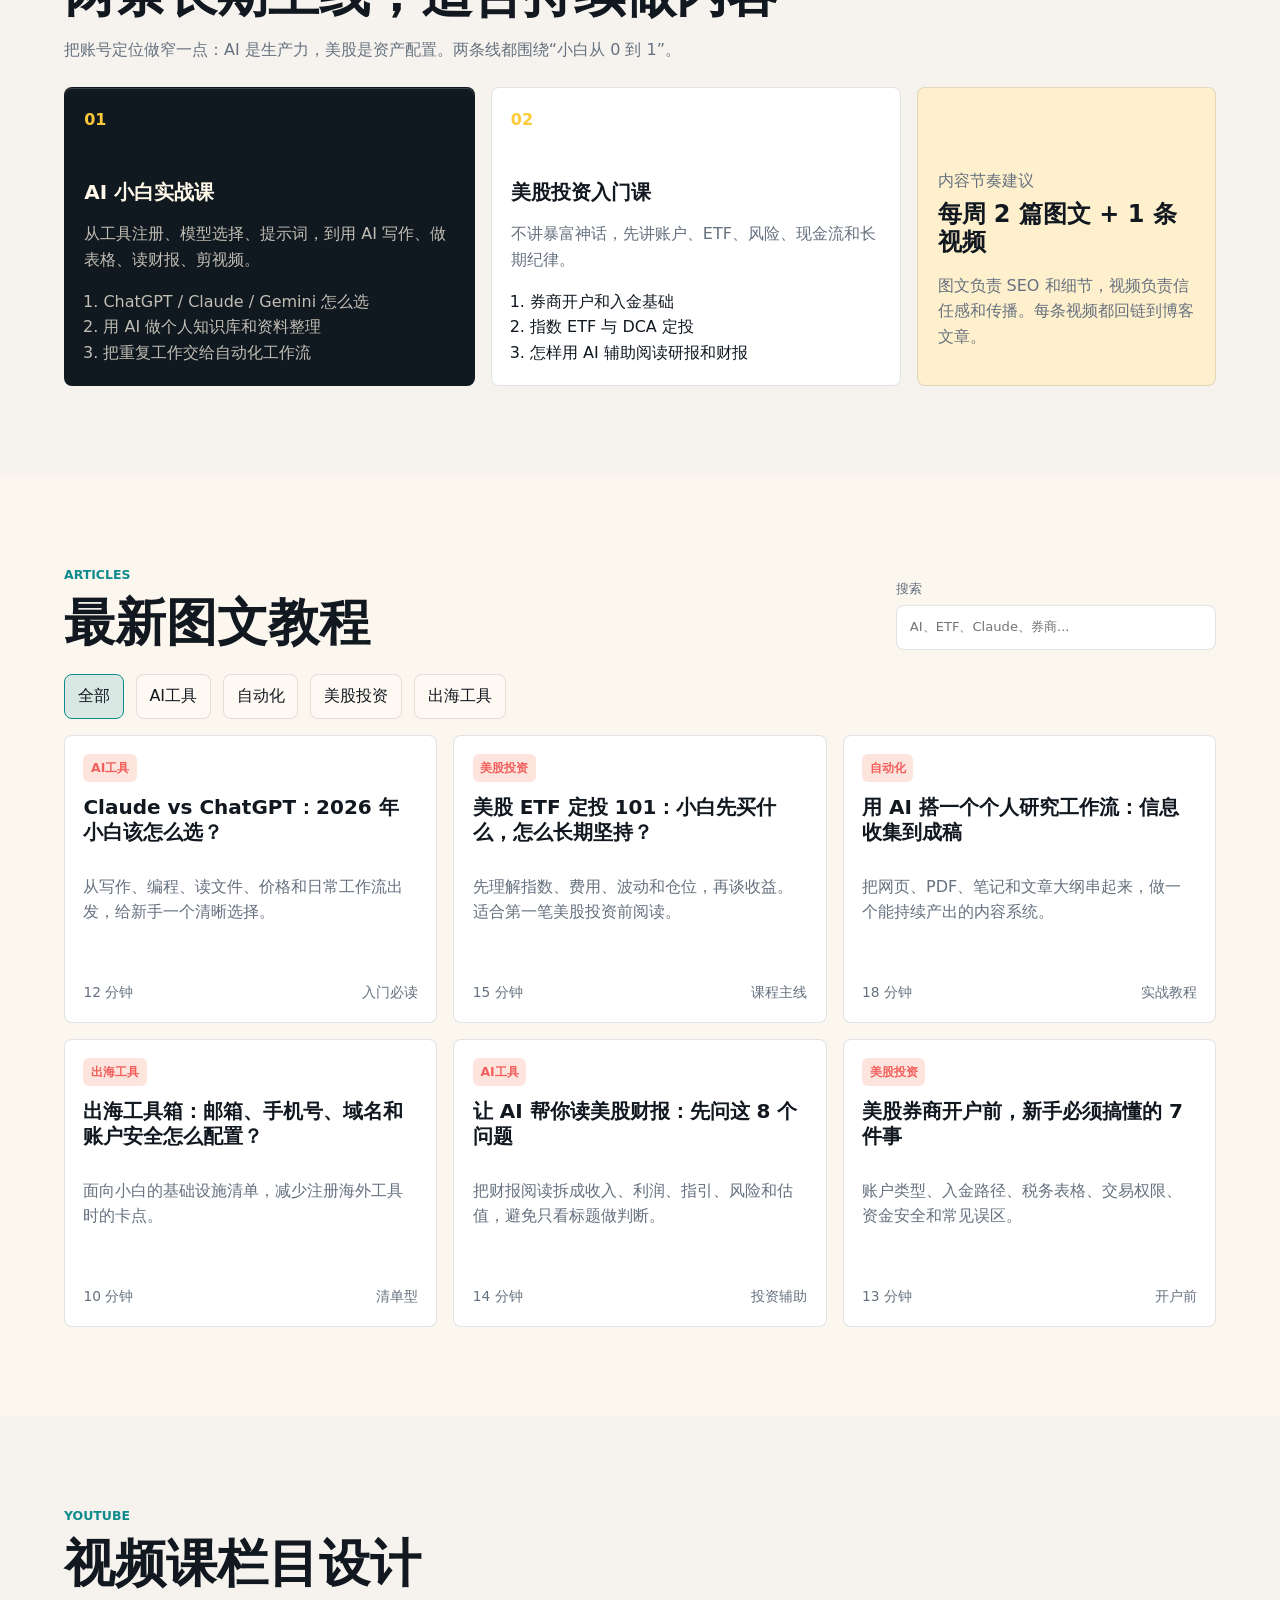
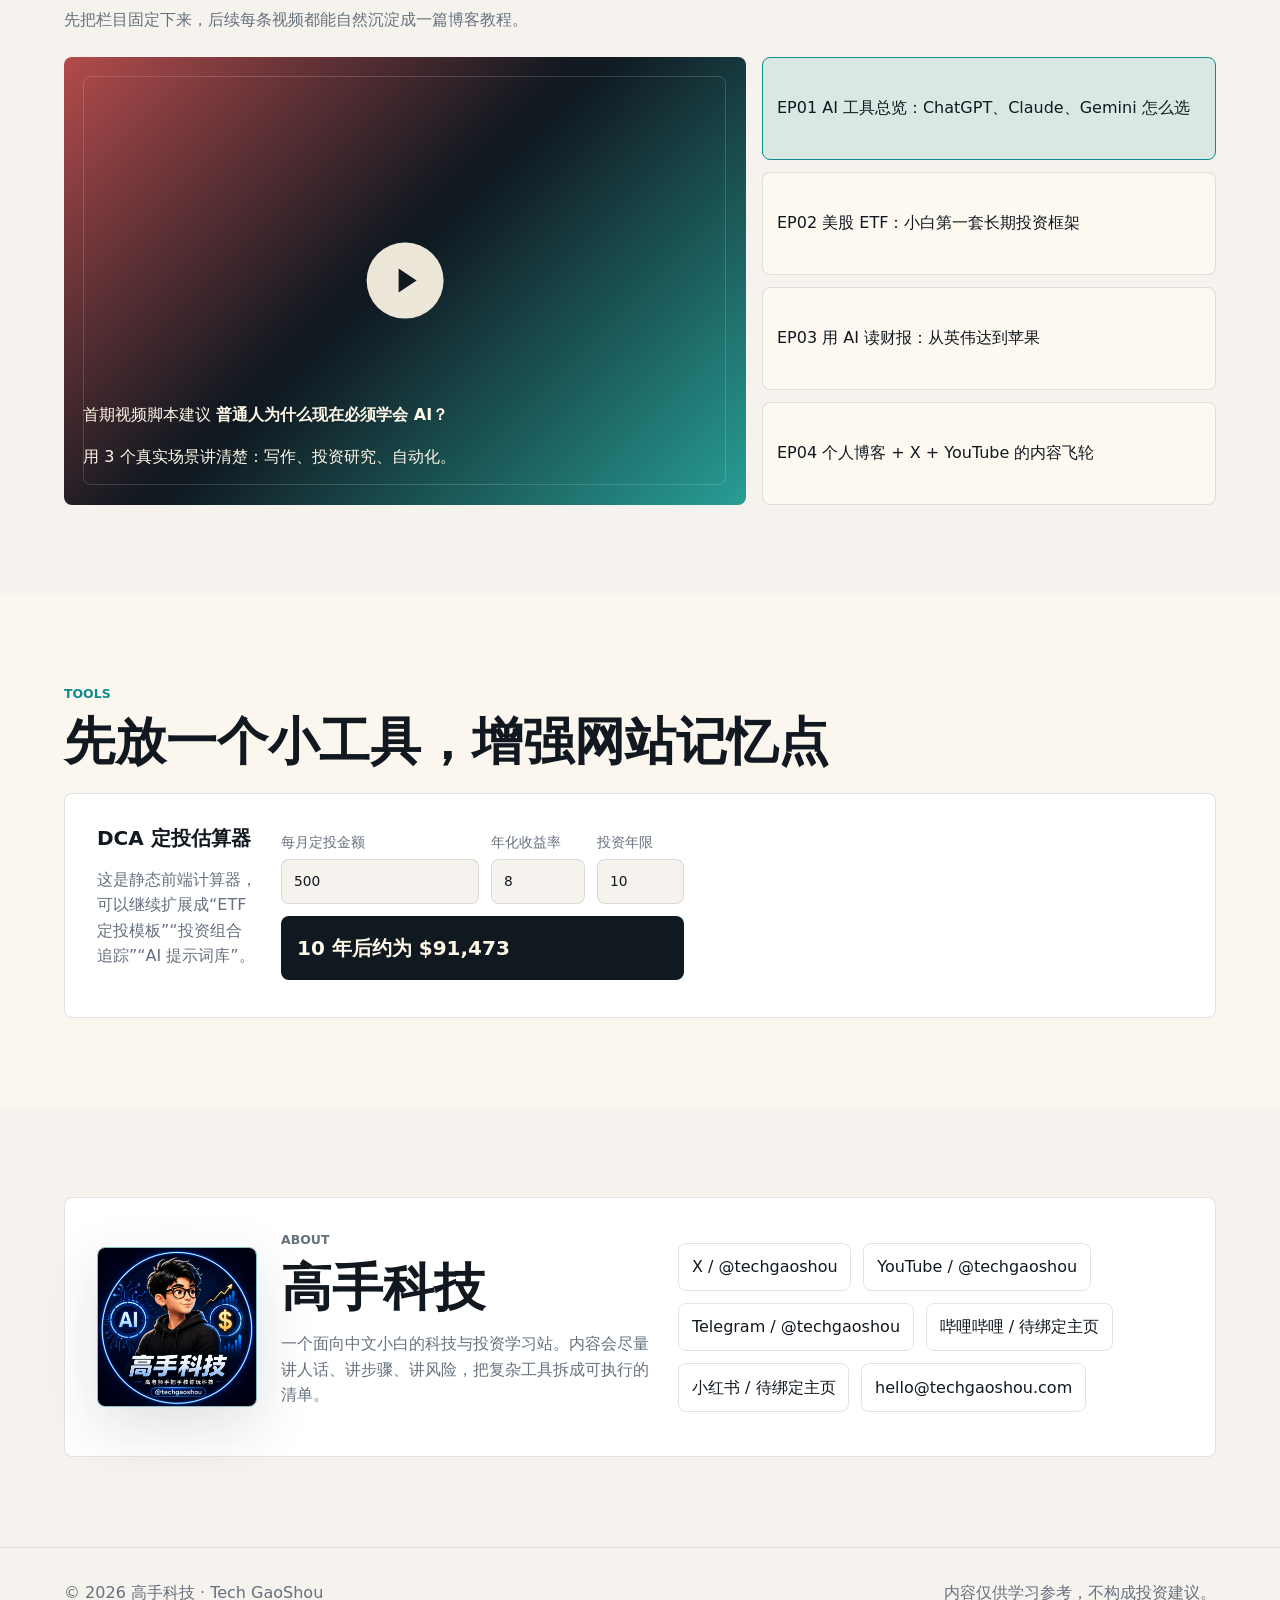
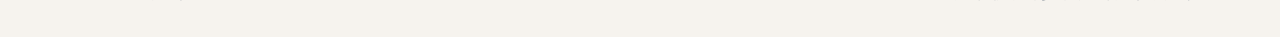
==== commit d8789ea4: "Add social channels and mobile crawl hints" ====
--- a/index.html
+++ b/index.html
@@ -31,7 +31,9 @@
         "sameAs": [
           "https://x.com/techgaoshou",
           "https://www.youtube.com/@techgaoshou",
-          "https://t.me/techgaoshou"
+          "https://t.me/techgaoshou",
+          "https://search.bilibili.com/all?keyword=%E9%AB%98%E6%89%8B%E7%A7%91%E6%8A%80",
+          "https://www.xiaohongshu.com/search_result?keyword=%E9%AB%98%E6%89%8B%E7%A7%91%E6%8A%80"
         ]
       }
     </script>
@@ -79,6 +81,18 @@
               </span>
               <span><strong>Telegram</strong><small>频道</small></span>
             </a>
+            <a class="social-link bilibili-link" href="https://search.bilibili.com/all?keyword=%E9%AB%98%E6%89%8B%E7%A7%91%E6%8A%80" rel="noopener" target="_blank">
+              <span class="social-icon" aria-hidden="true">
+                <svg viewBox="0 0 24 24" role="img"><path d="M7.4 4.1 5.1 1.8 3.9 3l2.3 2.3H5.1c-2 0-3.6 1.6-3.6 3.6v8.7c0 2 1.6 3.6 3.6 3.6h13.8c2 0 3.6-1.6 3.6-3.6V8.9c0-2-1.6-3.6-3.6-3.6h-1.1L20.1 3l-1.2-1.2-2.3 2.3-1.2 1.2H8.6L7.4 4.1Zm-2.3 3h13.8c1 0 1.8.8 1.8 1.8v8.7c0 1-.8 1.8-1.8 1.8H5.1c-1 0-1.8-.8-1.8-1.8V8.9c0-1 .8-1.8 1.8-1.8Zm2.7 4.1c-.7 0-1.2.5-1.2 1.2v.8c0 .7.5 1.2 1.2 1.2s1.2-.5 1.2-1.2v-.8c0-.7-.5-1.2-1.2-1.2Zm8.4 0c-.7 0-1.2.5-1.2 1.2v.8c0 .7.5 1.2 1.2 1.2s1.2-.5 1.2-1.2v-.8c0-.7-.5-1.2-1.2-1.2Z" /></svg>
+              </span>
+              <span><strong>哔哩哔哩</strong><small>待绑定主页</small></span>
+            </a>
+            <a class="social-link rednote-link" href="https://www.xiaohongshu.com/search_result?keyword=%E9%AB%98%E6%89%8B%E7%A7%91%E6%8A%80" rel="noopener" target="_blank">
+              <span class="social-icon" aria-hidden="true">
+                <svg viewBox="0 0 24 24" role="img"><path d="M5.2 4.1h13.6c1.1 0 2 .9 2 2v11.8c0 1.1-.9 2-2 2H5.2c-1.1 0-2-.9-2-2V6.1c0-1.1.9-2 2-2Zm2.3 3.2v9.4h2V9.4h2.3V7.3H7.5Zm5.1 0v9.4h2V13h2.2c1.7 0 3-1.2 3-2.8s-1.3-2.9-3-2.9h-4.2Zm2 2h1.9c.7 0 1.2.4 1.2.9s-.5.9-1.2.9h-1.9V9.3Z" /></svg>
+              </span>
+              <span><strong>小红书</strong><small>待绑定主页</small></span>
+            </a>
           </div>
           <h1>高老师手把手教你，把 AI 和投资真正用起来。</h1>
           <p class="hero-text">
@@ -295,6 +309,8 @@
             <a href="https://x.com/techgaoshou">X / @techgaoshou</a>
             <a href="https://www.youtube.com/@techgaoshou">YouTube / @techgaoshou</a>
             <a href="https://t.me/techgaoshou">Telegram / @techgaoshou</a>
+            <a href="https://search.bilibili.com/all?keyword=%E9%AB%98%E6%89%8B%E7%A7%91%E6%8A%80">哔哩哔哩 / 待绑定主页</a>
+            <a href="https://www.xiaohongshu.com/search_result?keyword=%E9%AB%98%E6%89%8B%E7%A7%91%E6%8A%80">小红书 / 待绑定主页</a>
             <a href="mailto:hello@techgaoshou.com">hello@techgaoshou.com</a>
           </div>
         </div>
--- a/styles.css
+++ b/styles.css
@@ -263,6 +263,14 @@
   background: #28a8ea;
 }
 
+.bilibili-link .social-icon {
+  background: #fb7299;
+}
+
+.rednote-link .social-icon {
+  background: #ff2442;
+}
+
 .social-link strong,
 .social-link small {
   display: block;
@@ -806,14 +814,14 @@
 
   .social-ribbon {
     display: grid;
-    grid-template-columns: repeat(3, minmax(0, 1fr));
-    gap: 0.55rem;
+    grid-template-columns: repeat(5, minmax(0, 1fr));
+    gap: 0.4rem;
   }
 
   .social-link {
     min-width: 0;
     justify-content: center;
-    padding: 0.55rem 0.35rem;
+    padding: 0.45rem 0.2rem;
   }
 
   .social-link span:last-child {
@@ -821,8 +829,8 @@
   }
 
   .social-icon {
-    width: 2.6rem;
-    height: 2.6rem;
+    width: 2.35rem;
+    height: 2.35rem;
   }
 
   .hero-actions {
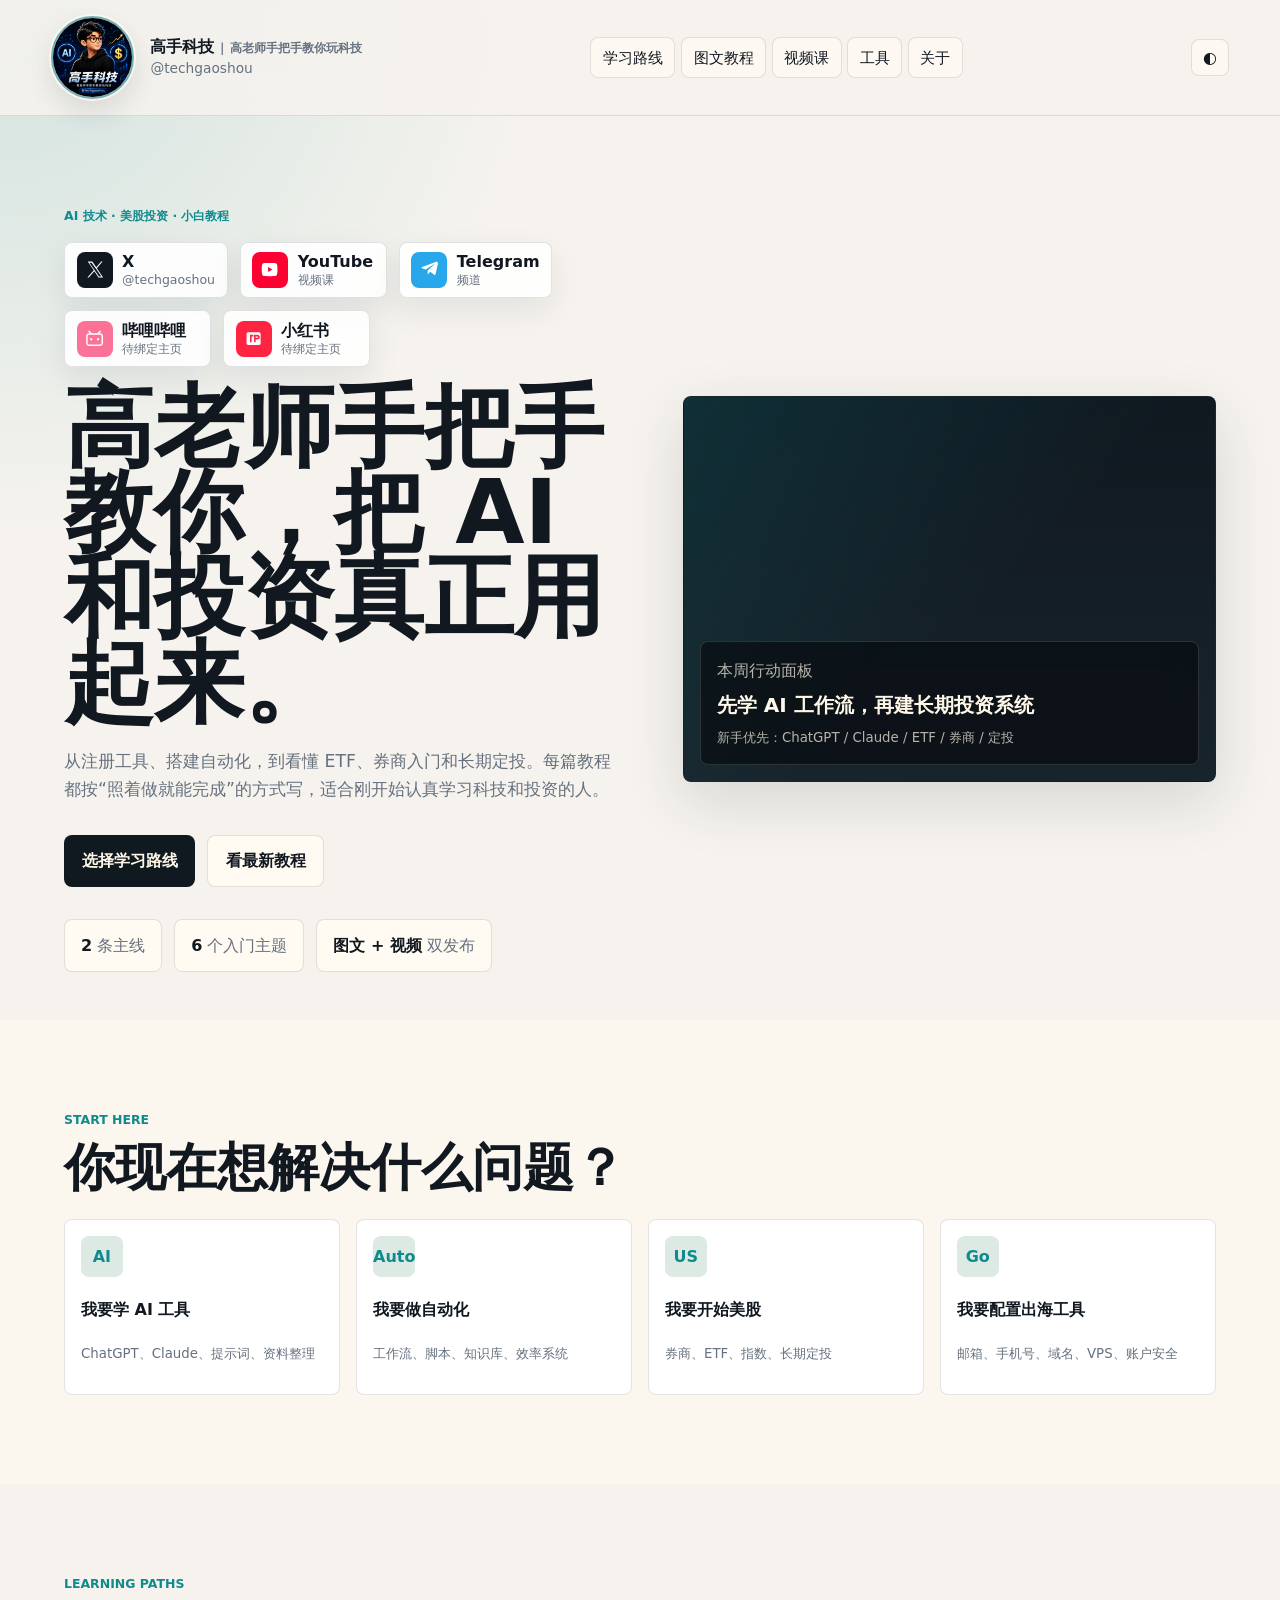
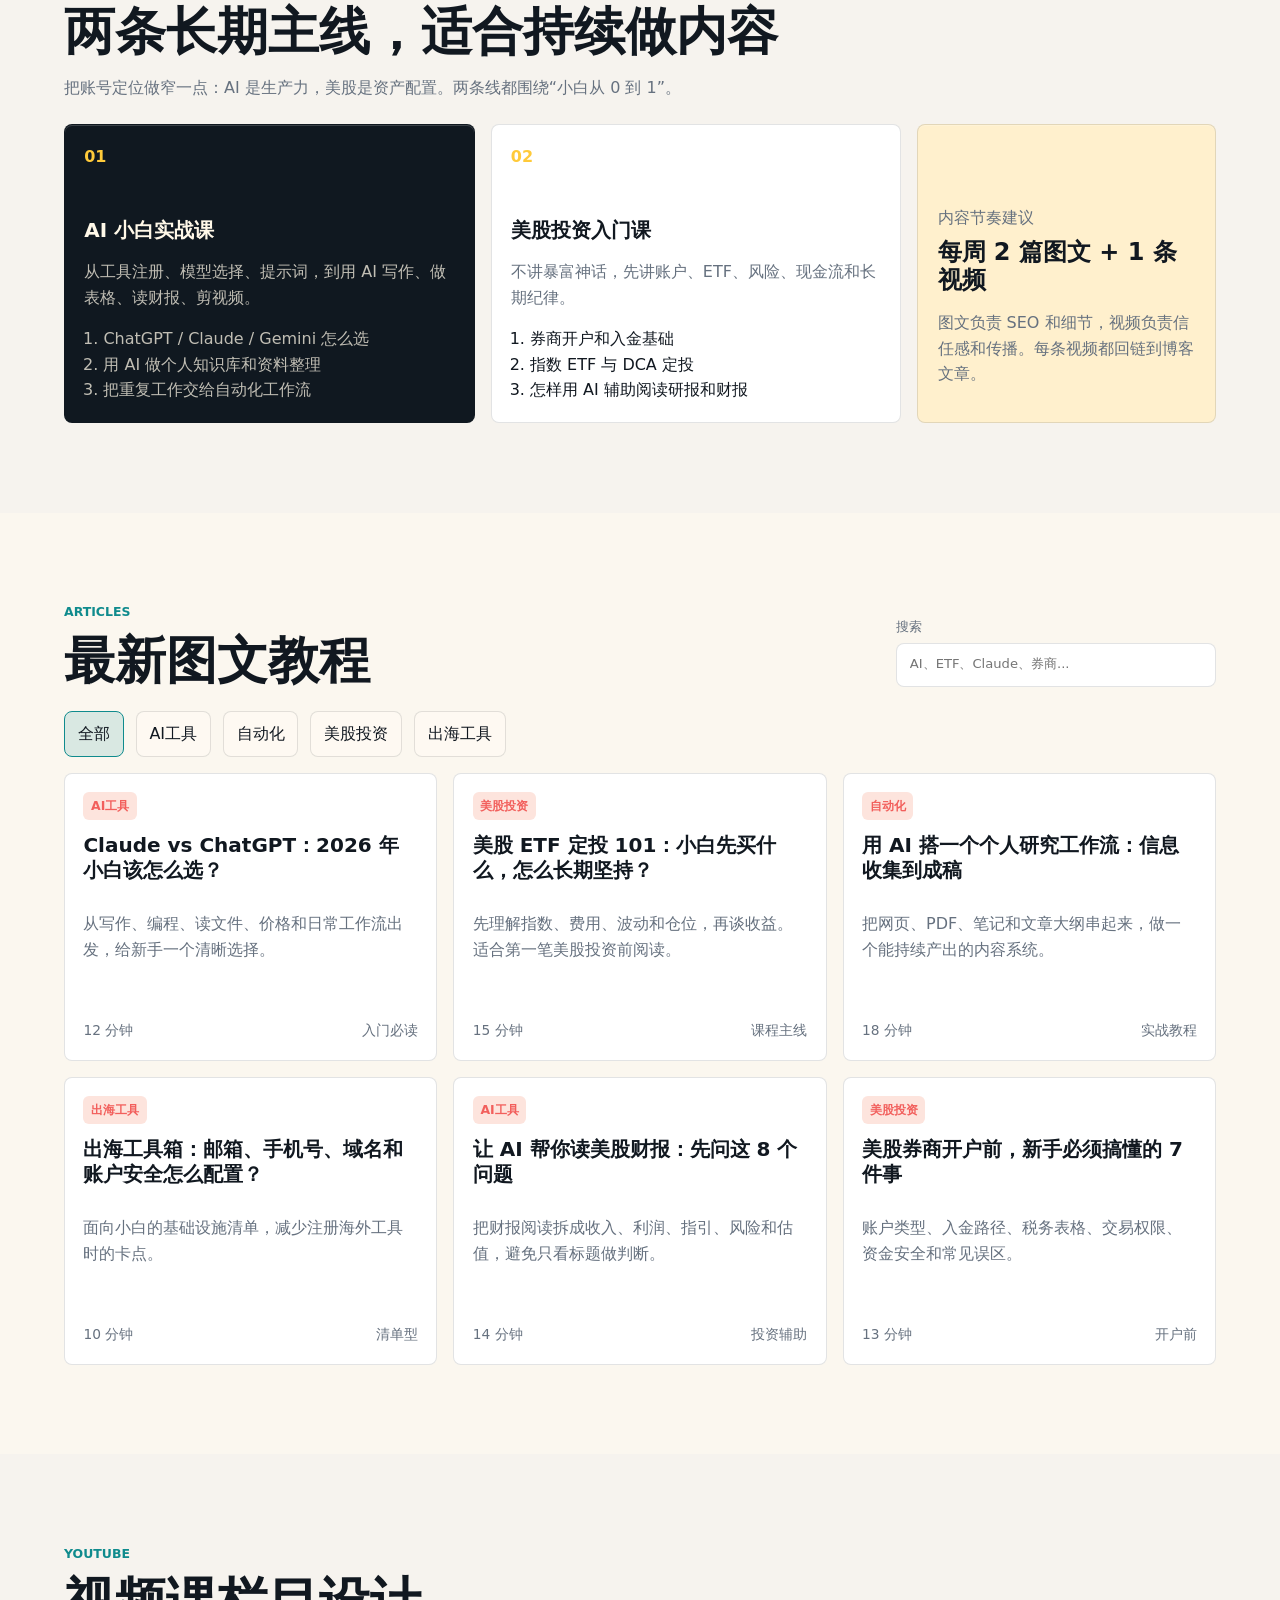
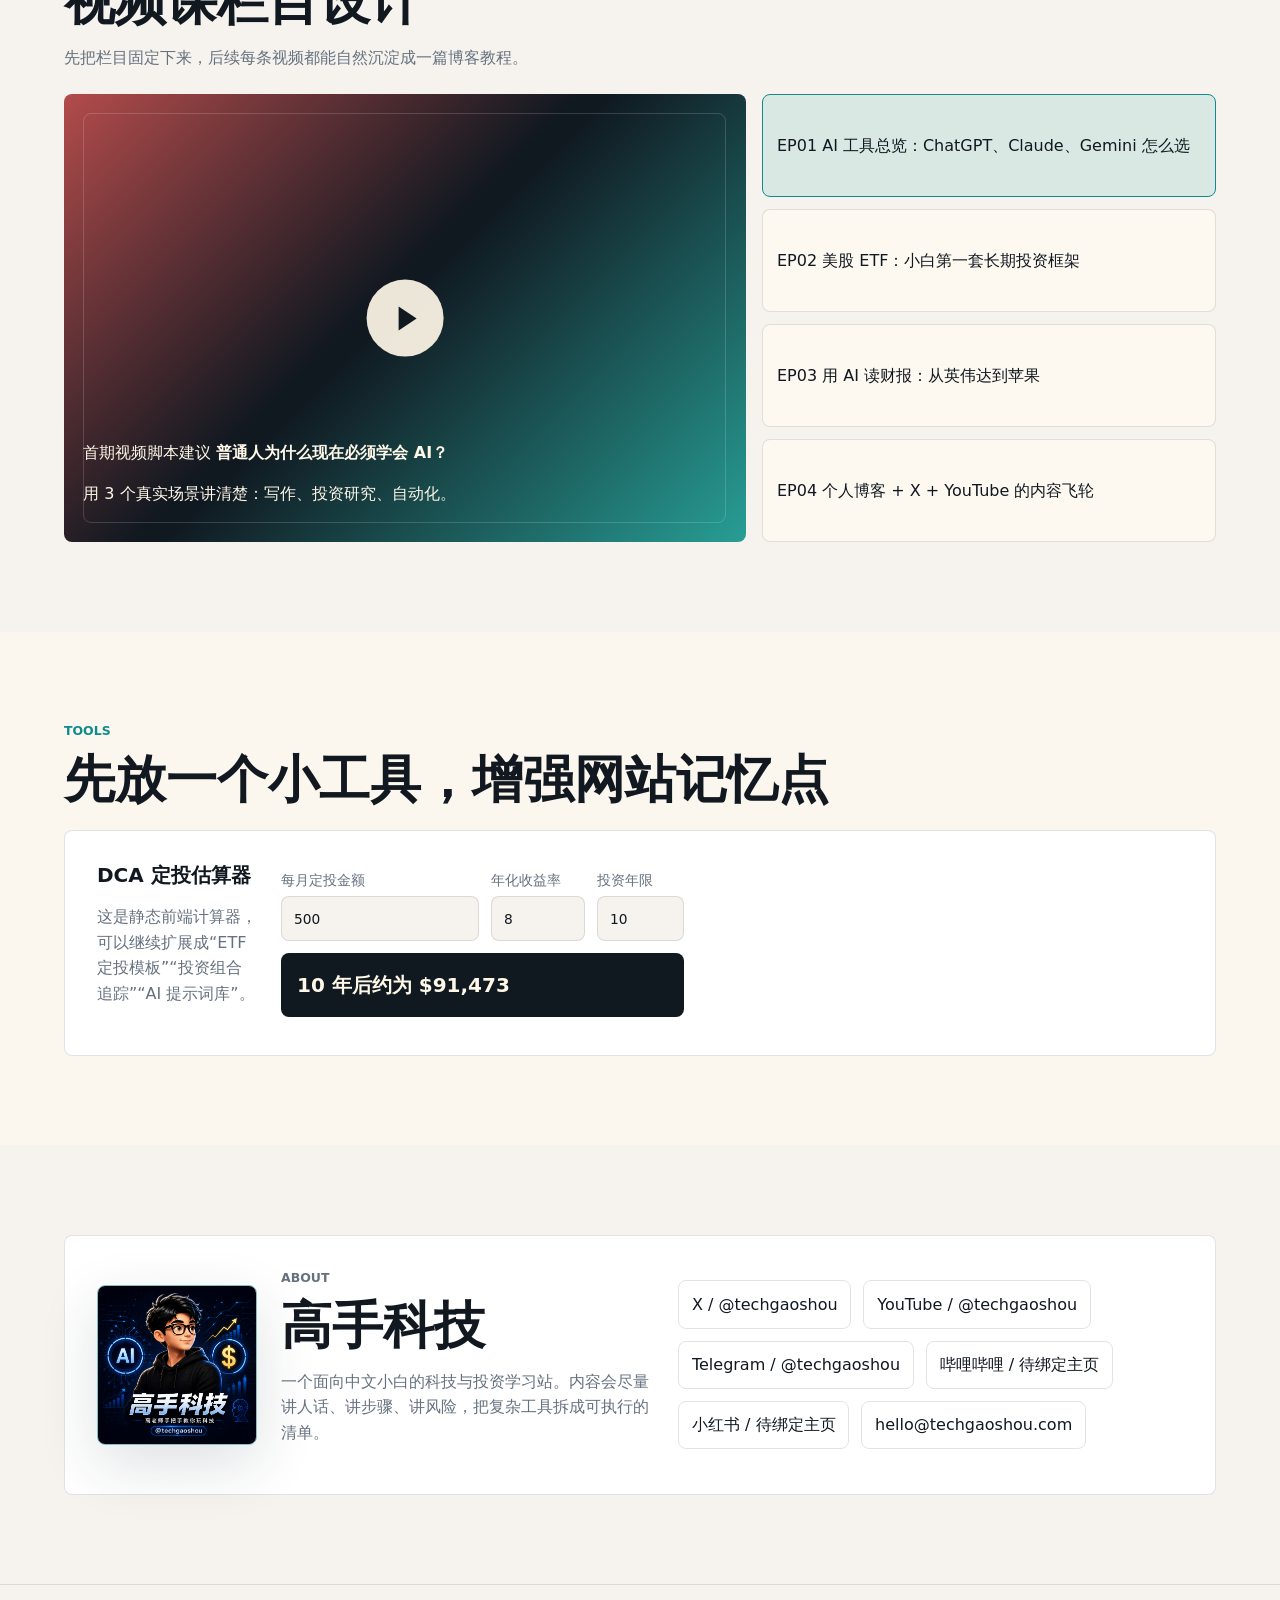
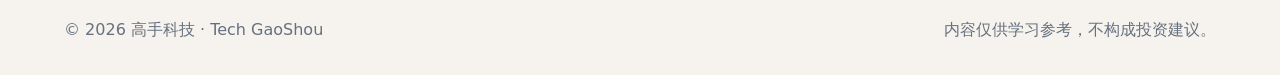
==== commit 9bde5bf4: "Update avatar and brand subtitle" ====
--- a/index.html
+++ b/index.html
@@ -44,7 +44,7 @@
       <a class="brand" href="#top" aria-label="高手科技首页">
         <img class="brand-avatar" src="./assets/techgaoshou-avatar.png" alt="" />
         <span>
-          <strong>高手科技</strong>
+          <strong>高手科技<span class="brand-divider">｜</span><span class="brand-tagline">高老师手把手教你玩科技</span></strong>
           <small>@techgaoshou</small>
         </span>
       </a>
--- a/styles.css
+++ b/styles.css
@@ -84,8 +84,8 @@
 .brand {
   display: flex;
   align-items: center;
-  gap: 0.75rem;
-  min-width: max-content;
+  gap: 1rem;
+  min-width: 0;
 }
 
 .brand-mark {
@@ -100,12 +100,14 @@
 }
 
 .brand-avatar {
-  width: 2.7rem;
-  height: 2.7rem;
-  border: 1px solid color-mix(in srgb, var(--accent) 40%, var(--line));
-  border-radius: 8px;
+  width: 5.2rem;
+  height: 5.2rem;
+  border: 2px solid color-mix(in srgb, var(--accent) 50%, var(--line));
+  border-radius: 50%;
   object-fit: cover;
-  box-shadow: 0 0 0 2px color-mix(in srgb, var(--panel) 70%, transparent);
+  box-shadow:
+    0 0 0 2px color-mix(in srgb, var(--panel) 78%, transparent),
+    0 12px 28px rgba(17, 24, 32, 0.12);
 }
 
 .brand strong,
@@ -113,9 +115,24 @@
   display: block;
 }
 
+.brand strong {
+  display: flex;
+  flex-wrap: wrap;
+  align-items: baseline;
+  gap: 0.12rem;
+  line-height: 1.25;
+}
+
+.brand-divider,
+.brand-tagline {
+  color: var(--muted);
+  font-size: 0.78rem;
+  font-weight: 700;
+}
+
 .brand small {
   color: var(--muted);
-  font-size: 0.78rem;
+  font-size: 0.86rem;
 }
 
 .main-nav {
@@ -778,6 +795,30 @@
     flex-wrap: wrap;
   }
 
+  .site-header .icon-button {
+    position: absolute;
+    top: 1rem;
+    right: 1rem;
+  }
+
+  .brand {
+    width: 100%;
+    padding-right: 3rem;
+  }
+
+  .brand-divider {
+    display: none;
+  }
+
+  .brand-tagline {
+    flex-basis: 100%;
+  }
+
+  .brand-avatar {
+    width: 4.5rem;
+    height: 4.5rem;
+  }
+
   .main-nav {
     display: flex;
     order: 3;
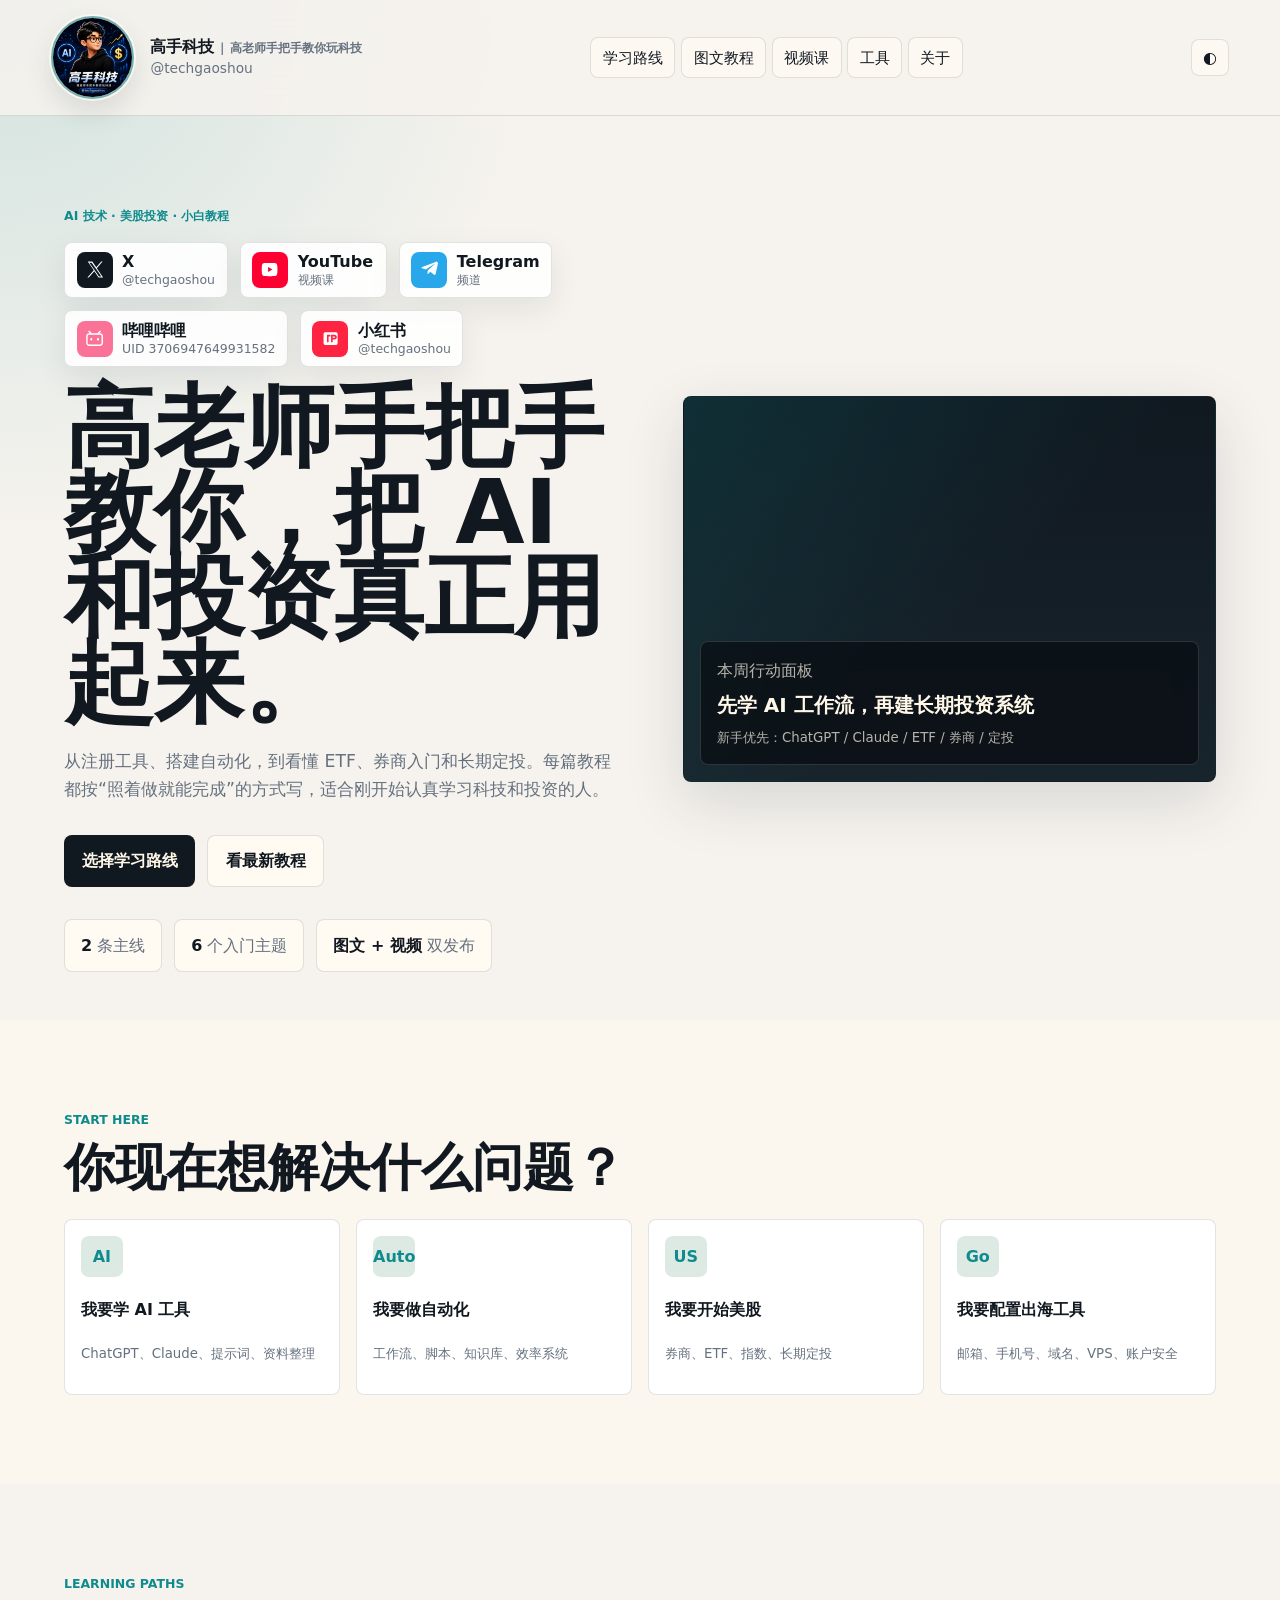
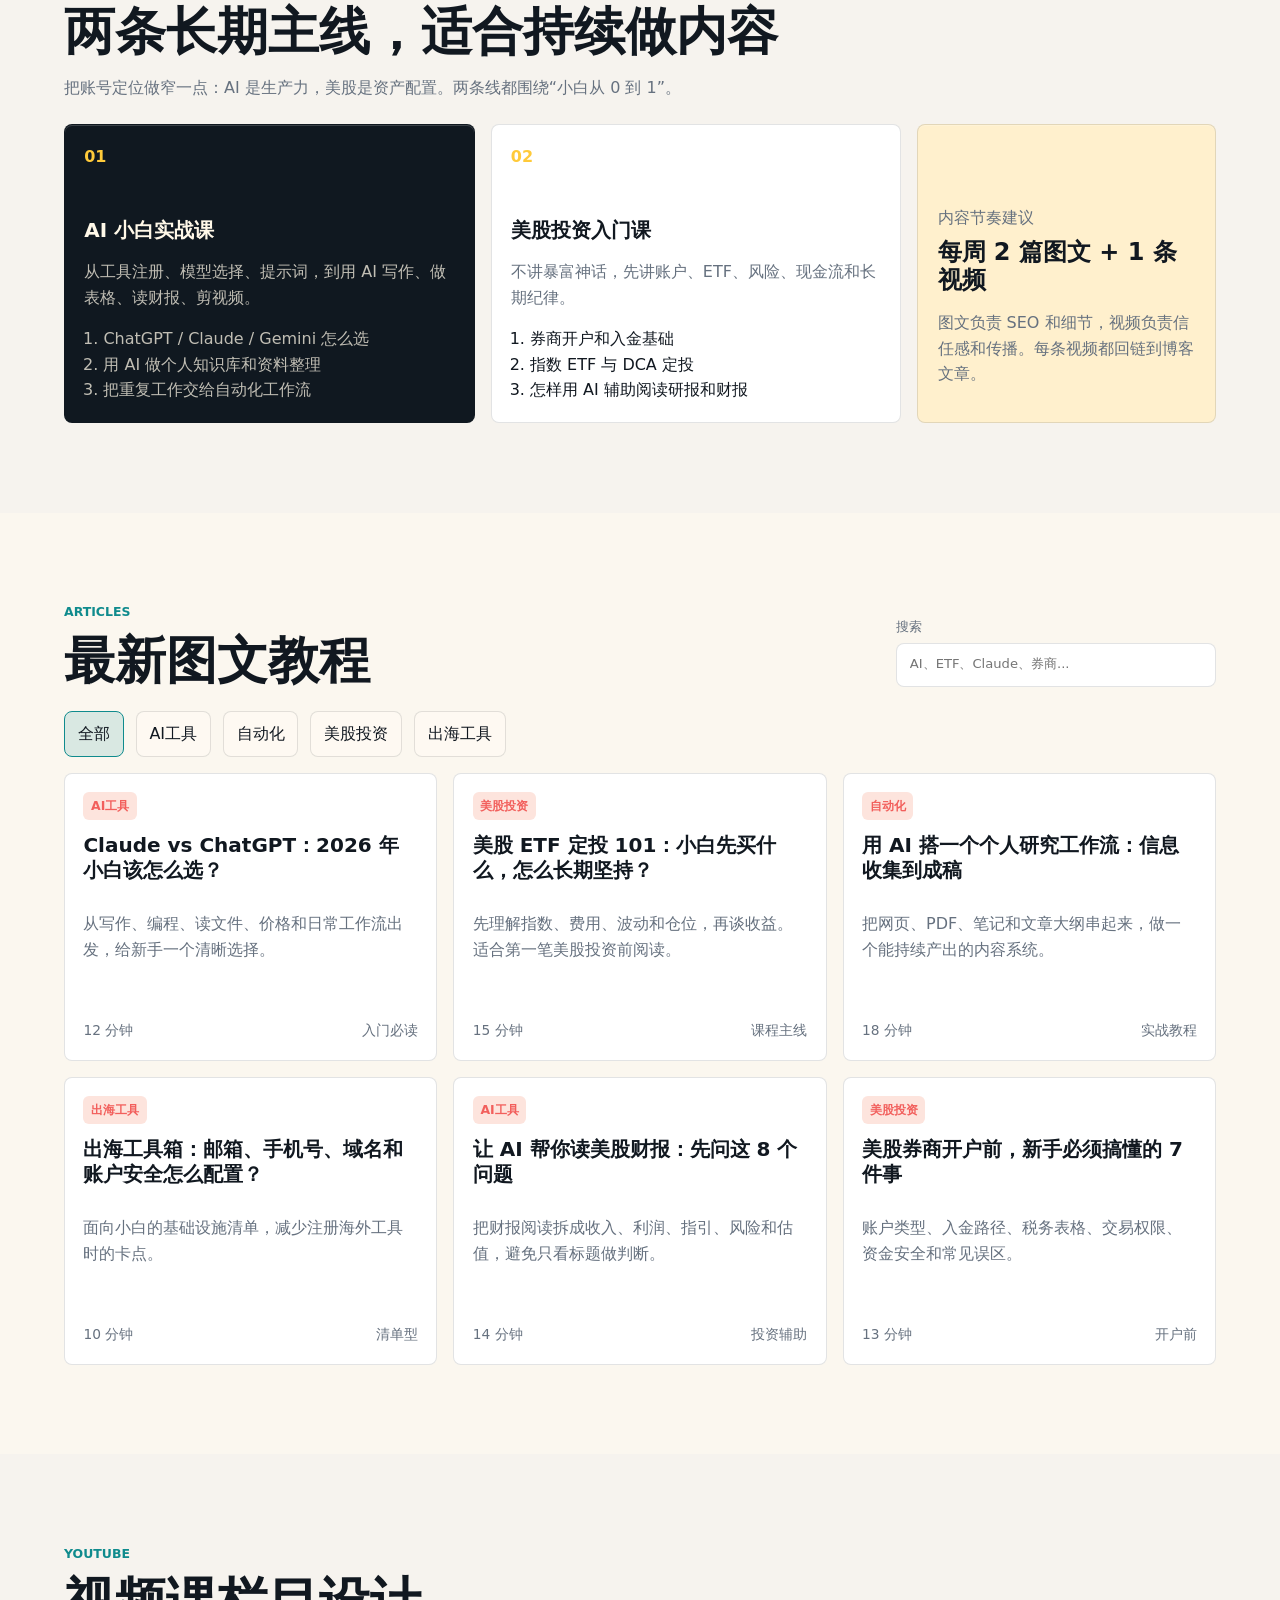
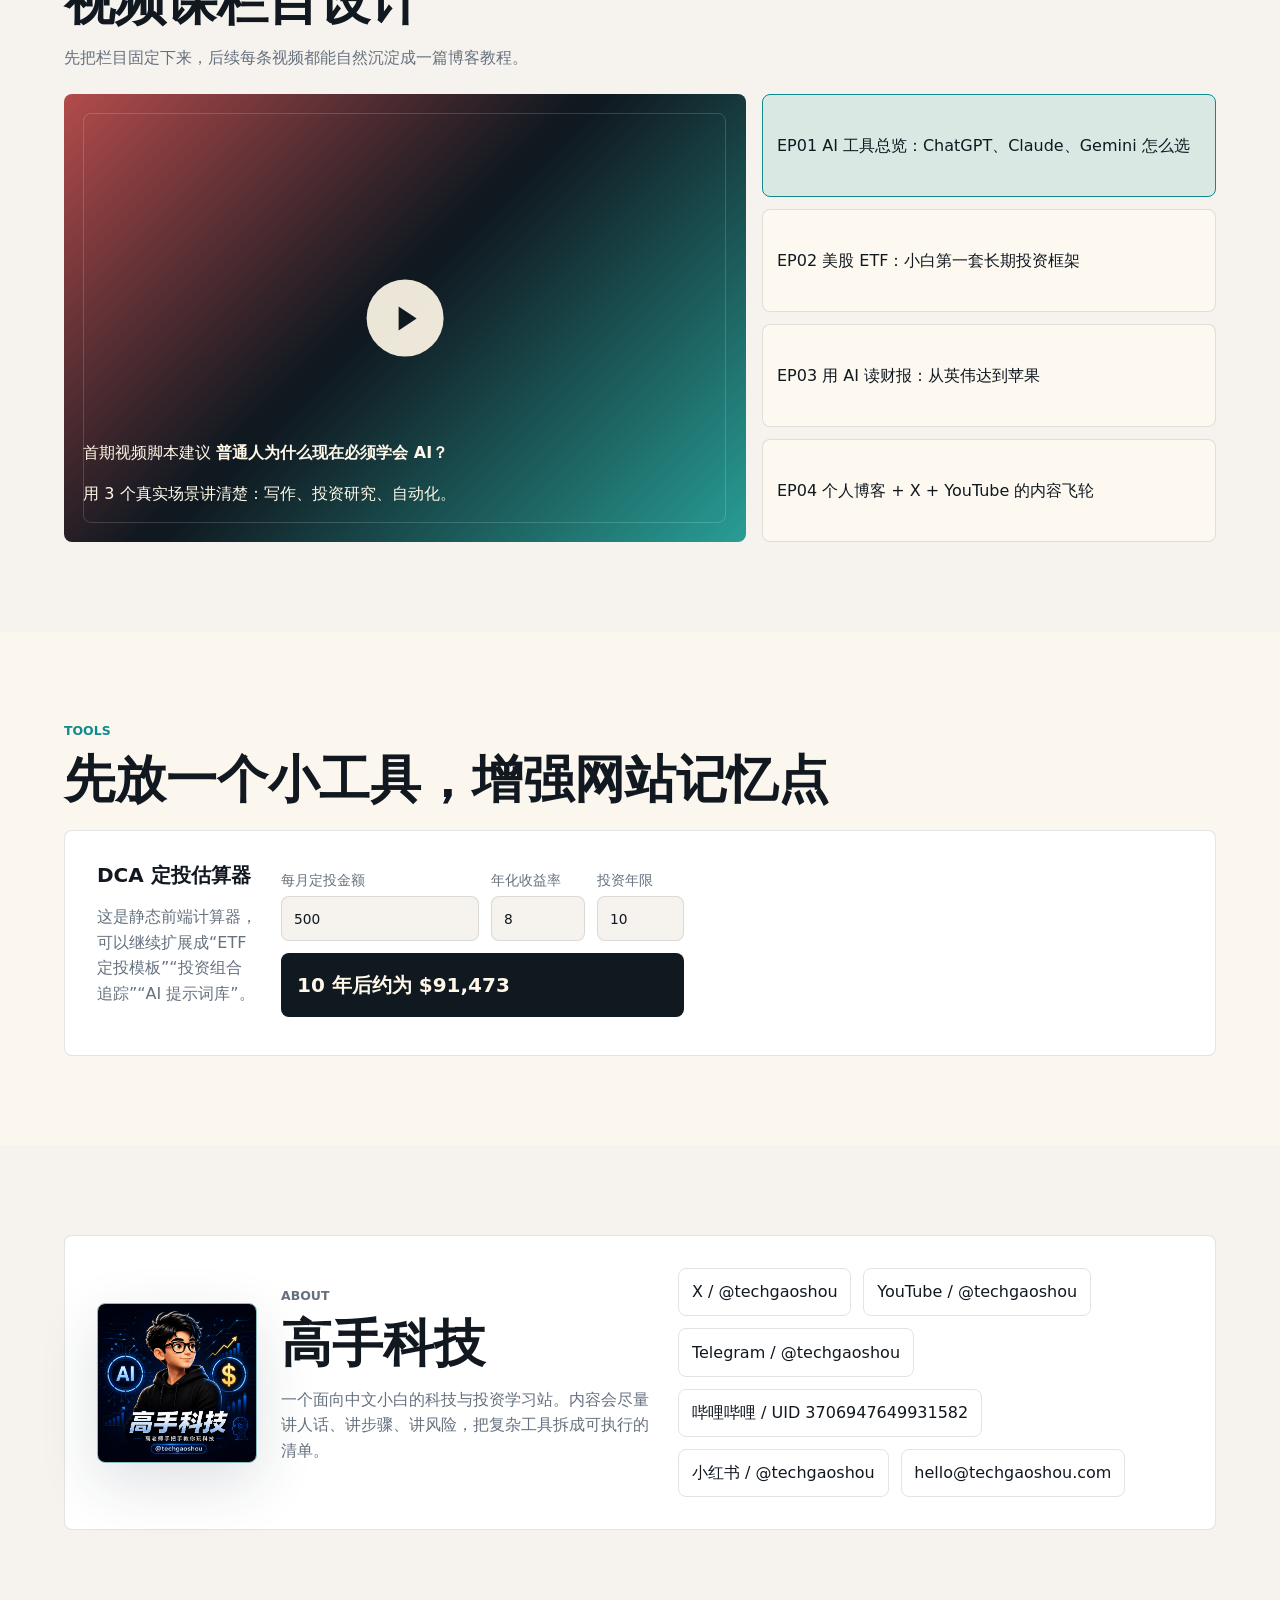
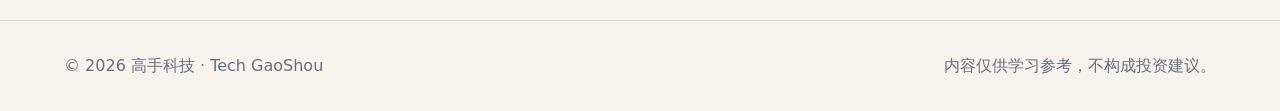
==== commit eff41bef: "Update Bilibili and Rednote links" ====
--- a/index.html
+++ b/index.html
@@ -32,8 +32,8 @@
           "https://x.com/techgaoshou",
           "https://www.youtube.com/@techgaoshou",
           "https://t.me/techgaoshou",
-          "https://search.bilibili.com/all?keyword=%E9%AB%98%E6%89%8B%E7%A7%91%E6%8A%80",
-          "https://www.xiaohongshu.com/search_result?keyword=%E9%AB%98%E6%89%8B%E7%A7%91%E6%8A%80"
+          "https://space.bilibili.com/3706947649931582",
+          "https://www.xiaohongshu.com/search_result?keyword=techgaoshou"
         ]
       }
     </script>
@@ -81,17 +81,17 @@
               </span>
               <span><strong>Telegram</strong><small>频道</small></span>
             </a>
-            <a class="social-link bilibili-link" href="https://search.bilibili.com/all?keyword=%E9%AB%98%E6%89%8B%E7%A7%91%E6%8A%80" rel="noopener" target="_blank">
+            <a class="social-link bilibili-link" href="https://space.bilibili.com/3706947649931582" rel="me noopener" target="_blank">
               <span class="social-icon" aria-hidden="true">
                 <svg viewBox="0 0 24 24" role="img"><path d="M7.4 4.1 5.1 1.8 3.9 3l2.3 2.3H5.1c-2 0-3.6 1.6-3.6 3.6v8.7c0 2 1.6 3.6 3.6 3.6h13.8c2 0 3.6-1.6 3.6-3.6V8.9c0-2-1.6-3.6-3.6-3.6h-1.1L20.1 3l-1.2-1.2-2.3 2.3-1.2 1.2H8.6L7.4 4.1Zm-2.3 3h13.8c1 0 1.8.8 1.8 1.8v8.7c0 1-.8 1.8-1.8 1.8H5.1c-1 0-1.8-.8-1.8-1.8V8.9c0-1 .8-1.8 1.8-1.8Zm2.7 4.1c-.7 0-1.2.5-1.2 1.2v.8c0 .7.5 1.2 1.2 1.2s1.2-.5 1.2-1.2v-.8c0-.7-.5-1.2-1.2-1.2Zm8.4 0c-.7 0-1.2.5-1.2 1.2v.8c0 .7.5 1.2 1.2 1.2s1.2-.5 1.2-1.2v-.8c0-.7-.5-1.2-1.2-1.2Z" /></svg>
               </span>
-              <span><strong>哔哩哔哩</strong><small>待绑定主页</small></span>
-            </a>
-            <a class="social-link rednote-link" href="https://www.xiaohongshu.com/search_result?keyword=%E9%AB%98%E6%89%8B%E7%A7%91%E6%8A%80" rel="noopener" target="_blank">
+              <span><strong>哔哩哔哩</strong><small>UID 3706947649931582</small></span>
+            </a>
+            <a class="social-link rednote-link" href="https://www.xiaohongshu.com/search_result?keyword=techgaoshou" rel="noopener" target="_blank">
               <span class="social-icon" aria-hidden="true">
                 <svg viewBox="0 0 24 24" role="img"><path d="M5.2 4.1h13.6c1.1 0 2 .9 2 2v11.8c0 1.1-.9 2-2 2H5.2c-1.1 0-2-.9-2-2V6.1c0-1.1.9-2 2-2Zm2.3 3.2v9.4h2V9.4h2.3V7.3H7.5Zm5.1 0v9.4h2V13h2.2c1.7 0 3-1.2 3-2.8s-1.3-2.9-3-2.9h-4.2Zm2 2h1.9c.7 0 1.2.4 1.2.9s-.5.9-1.2.9h-1.9V9.3Z" /></svg>
               </span>
-              <span><strong>小红书</strong><small>待绑定主页</small></span>
+              <span><strong>小红书</strong><small>@techgaoshou</small></span>
             </a>
           </div>
           <h1>高老师手把手教你，把 AI 和投资真正用起来。</h1>
@@ -309,8 +309,8 @@
             <a href="https://x.com/techgaoshou">X / @techgaoshou</a>
             <a href="https://www.youtube.com/@techgaoshou">YouTube / @techgaoshou</a>
             <a href="https://t.me/techgaoshou">Telegram / @techgaoshou</a>
-            <a href="https://search.bilibili.com/all?keyword=%E9%AB%98%E6%89%8B%E7%A7%91%E6%8A%80">哔哩哔哩 / 待绑定主页</a>
-            <a href="https://www.xiaohongshu.com/search_result?keyword=%E9%AB%98%E6%89%8B%E7%A7%91%E6%8A%80">小红书 / 待绑定主页</a>
+            <a href="https://space.bilibili.com/3706947649931582">哔哩哔哩 / UID 3706947649931582</a>
+            <a href="https://www.xiaohongshu.com/search_result?keyword=techgaoshou">小红书 / @techgaoshou</a>
             <a href="mailto:hello@techgaoshou.com">hello@techgaoshou.com</a>
           </div>
         </div>
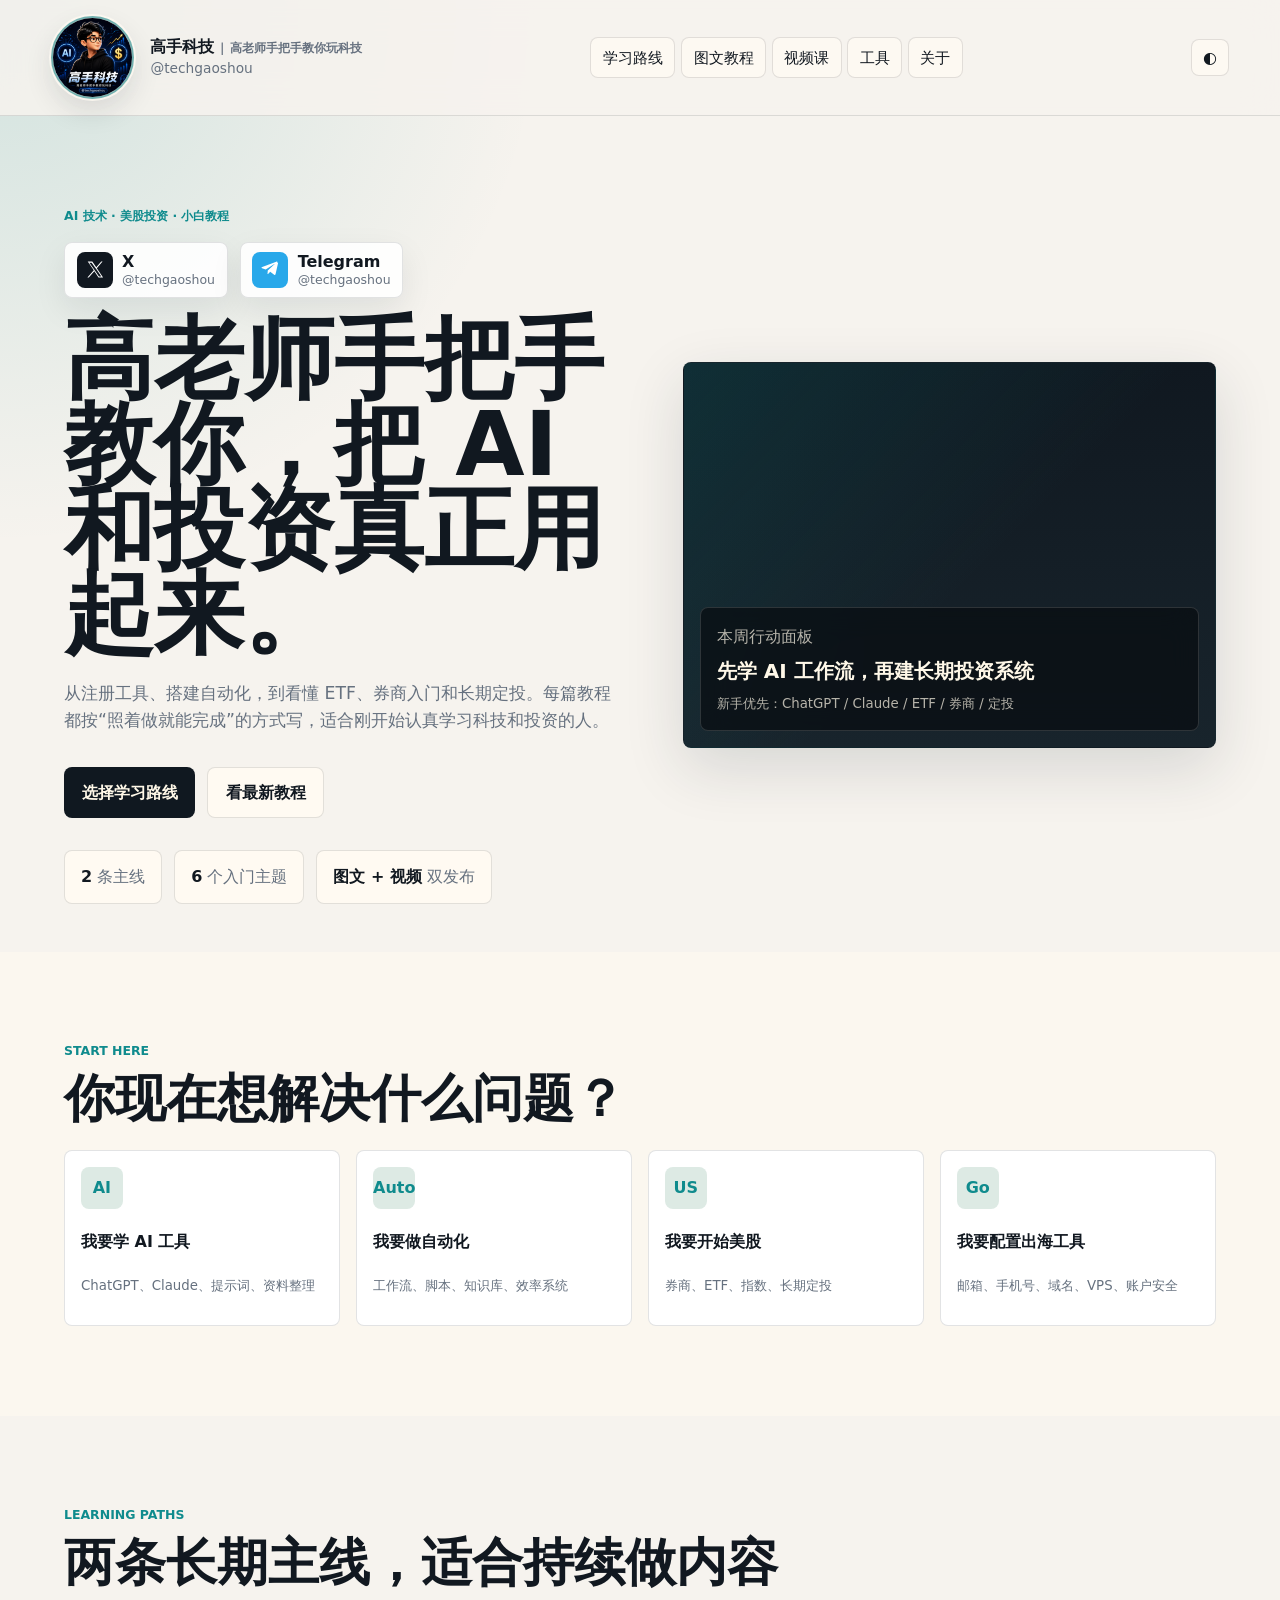
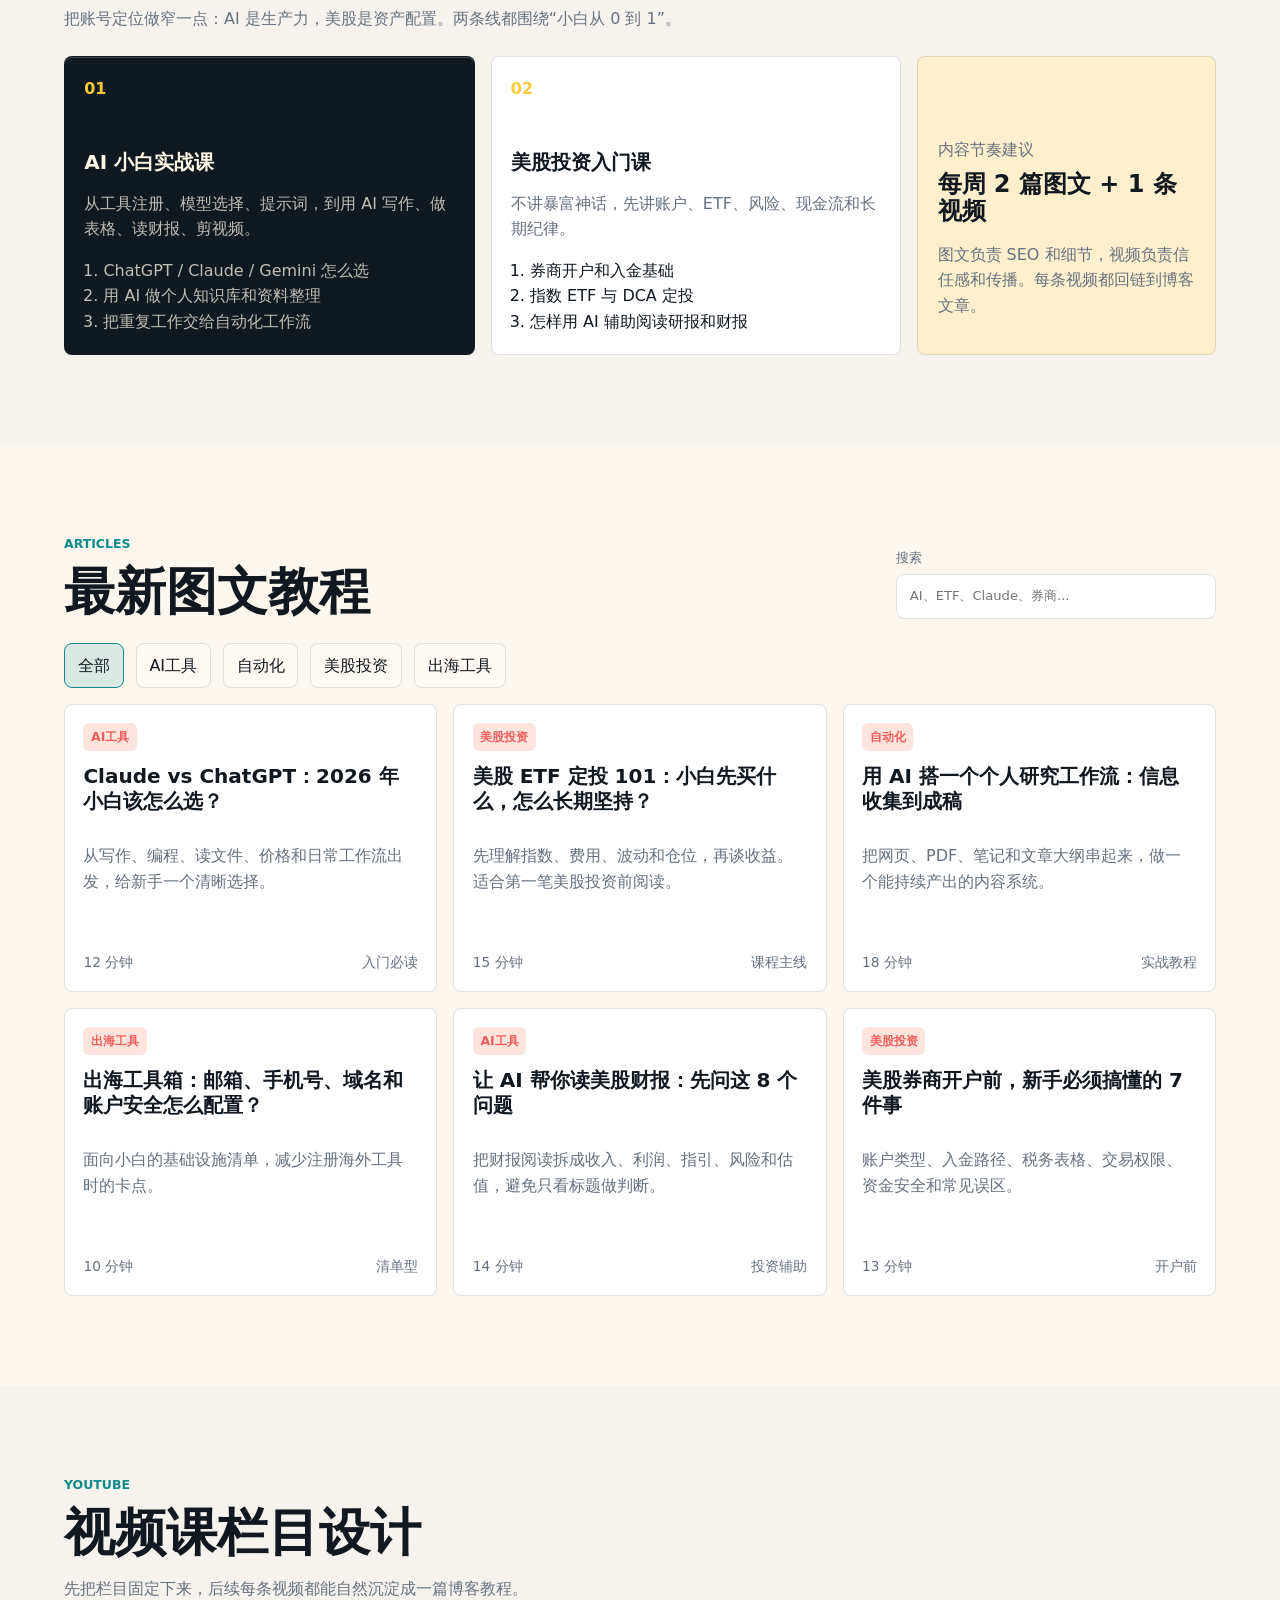
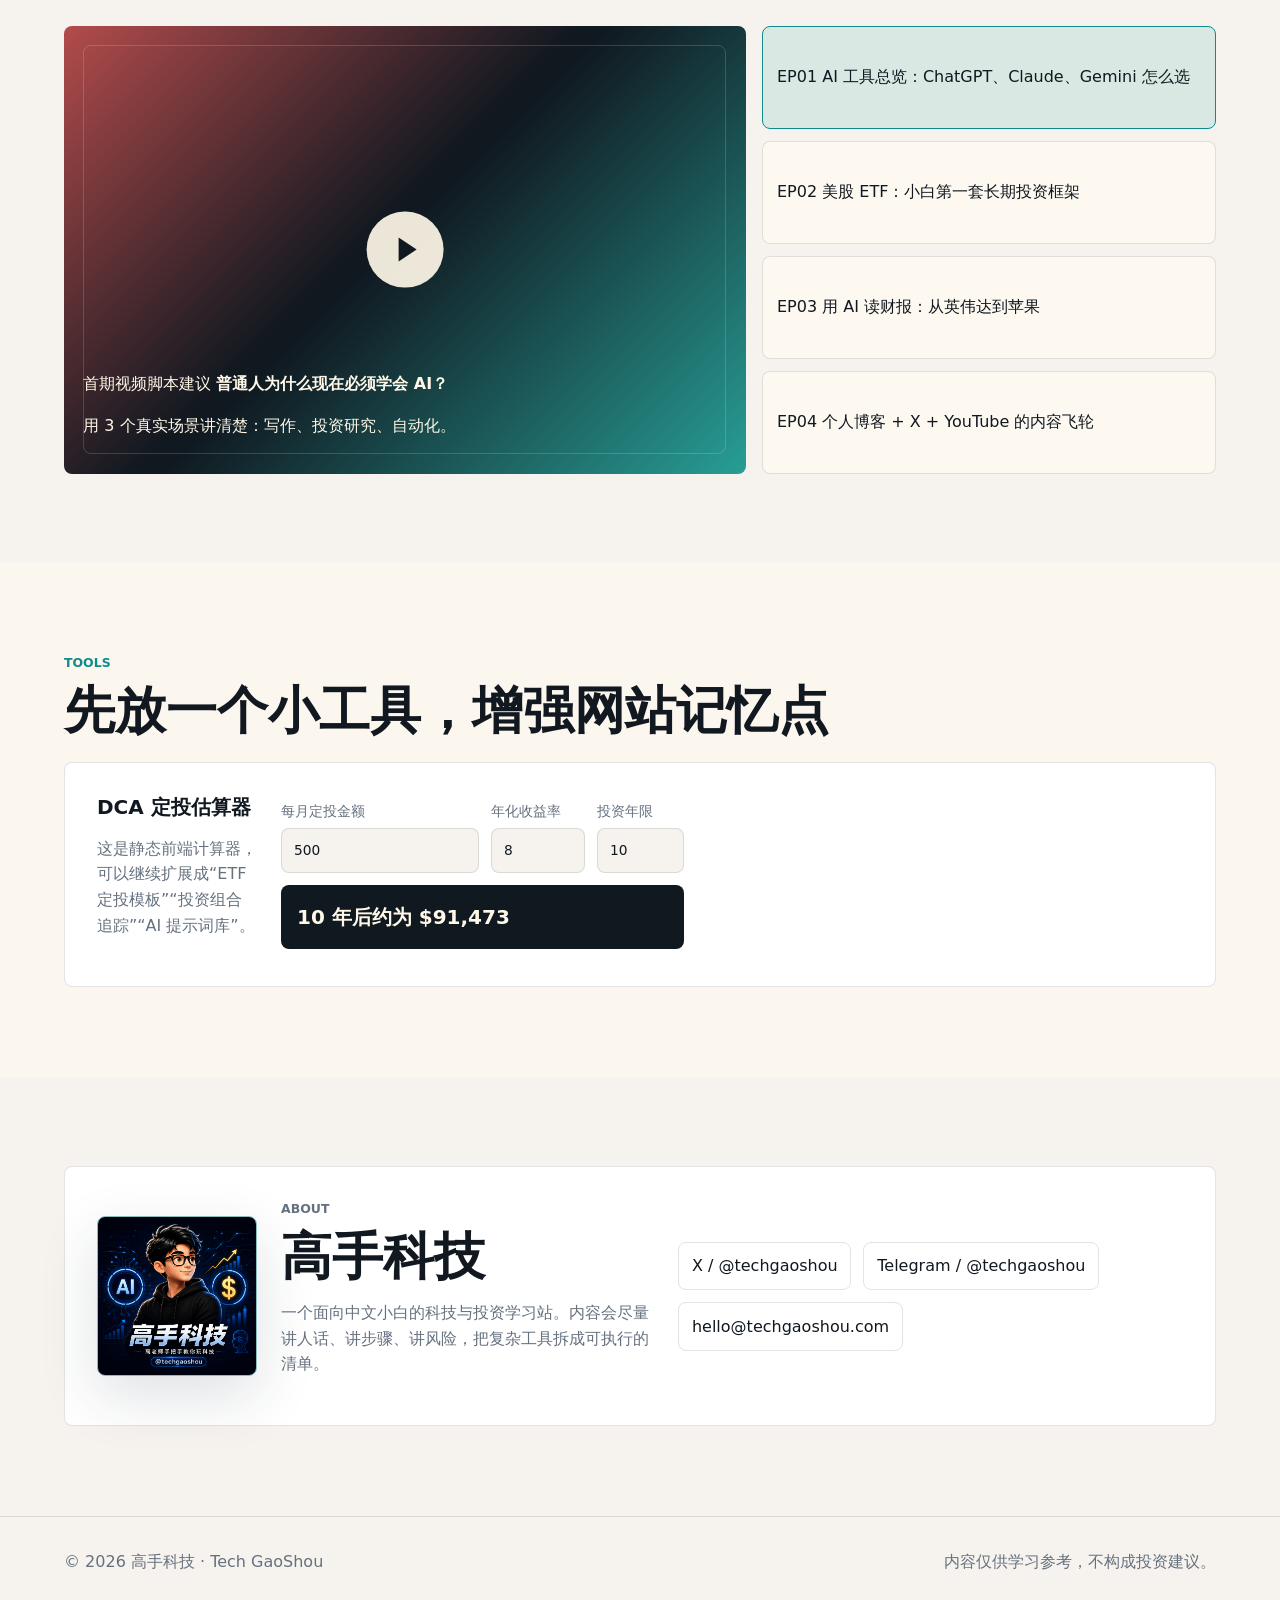
==== commit dbddfae0: "Simplify hero social links" ====
--- a/index.html
+++ b/index.html
@@ -30,10 +30,7 @@
         "description": "AI 技术与美股投资小白教程",
         "sameAs": [
           "https://x.com/techgaoshou",
-          "https://www.youtube.com/@techgaoshou",
-          "https://t.me/techgaoshou",
-          "https://space.bilibili.com/3706947649931582",
-          "https://www.xiaohongshu.com/search_result?keyword=techgaoshou"
+          "https://t.me/techgaoshou"
         ]
       }
     </script>
@@ -69,29 +66,11 @@
               </span>
               <span><strong>X</strong><small>@techgaoshou</small></span>
             </a>
-            <a class="social-link youtube-link" href="https://www.youtube.com/@techgaoshou" rel="me noopener" target="_blank">
-              <span class="social-icon" aria-hidden="true">
-                <svg viewBox="0 0 24 24" role="img"><path d="M21.6 7.2s-.2-1.7-.9-2.4c-.9-.9-1.9-.9-2.3-1C15.2 3.6 12 3.6 12 3.6s-3.2 0-6.4.2c-.5.1-1.5.1-2.3 1-.7.7-.9 2.4-.9 2.4S2.2 9.1 2.2 11v1.8c0 1.9.2 3.8.2 3.8s.2 1.7.9 2.4c.9.9 2 .9 2.5 1 1.8.2 6.2.2 6.2.2s3.2 0 6.4-.2c.5-.1 1.5-.1 2.3-1 .7-.7.9-2.4.9-2.4s.2-1.9.2-3.8V11c0-1.9-.2-3.8-.2-3.8ZM10.1 15V8.7l5.5 3.2-5.5 3.1Z" /></svg>
-              </span>
-              <span><strong>YouTube</strong><small>视频课</small></span>
-            </a>
             <a class="social-link telegram-link" href="https://t.me/techgaoshou" rel="me noopener" target="_blank">
               <span class="social-icon" aria-hidden="true">
                 <svg viewBox="0 0 24 24" role="img"><path d="M21.7 3.3c.3-.9-.5-1.5-1.3-1.2L2.8 8.9c-1.2.5-1.2 1.2-.2 1.5l4.5 1.4 10.4-6.6c.5-.3.9-.1.6.2l-8.4 7.6-.3 4.6c.5 0 .7-.2 1-.5l2.4-2.3 4.9 3.6c.9.5 1.5.3 1.8-.8l3.2-14.3Z" /></svg>
               </span>
-              <span><strong>Telegram</strong><small>频道</small></span>
-            </a>
-            <a class="social-link bilibili-link" href="https://space.bilibili.com/3706947649931582" rel="me noopener" target="_blank">
-              <span class="social-icon" aria-hidden="true">
-                <svg viewBox="0 0 24 24" role="img"><path d="M7.4 4.1 5.1 1.8 3.9 3l2.3 2.3H5.1c-2 0-3.6 1.6-3.6 3.6v8.7c0 2 1.6 3.6 3.6 3.6h13.8c2 0 3.6-1.6 3.6-3.6V8.9c0-2-1.6-3.6-3.6-3.6h-1.1L20.1 3l-1.2-1.2-2.3 2.3-1.2 1.2H8.6L7.4 4.1Zm-2.3 3h13.8c1 0 1.8.8 1.8 1.8v8.7c0 1-.8 1.8-1.8 1.8H5.1c-1 0-1.8-.8-1.8-1.8V8.9c0-1 .8-1.8 1.8-1.8Zm2.7 4.1c-.7 0-1.2.5-1.2 1.2v.8c0 .7.5 1.2 1.2 1.2s1.2-.5 1.2-1.2v-.8c0-.7-.5-1.2-1.2-1.2Zm8.4 0c-.7 0-1.2.5-1.2 1.2v.8c0 .7.5 1.2 1.2 1.2s1.2-.5 1.2-1.2v-.8c0-.7-.5-1.2-1.2-1.2Z" /></svg>
-              </span>
-              <span><strong>哔哩哔哩</strong><small>UID 3706947649931582</small></span>
-            </a>
-            <a class="social-link rednote-link" href="https://www.xiaohongshu.com/search_result?keyword=techgaoshou" rel="noopener" target="_blank">
-              <span class="social-icon" aria-hidden="true">
-                <svg viewBox="0 0 24 24" role="img"><path d="M5.2 4.1h13.6c1.1 0 2 .9 2 2v11.8c0 1.1-.9 2-2 2H5.2c-1.1 0-2-.9-2-2V6.1c0-1.1.9-2 2-2Zm2.3 3.2v9.4h2V9.4h2.3V7.3H7.5Zm5.1 0v9.4h2V13h2.2c1.7 0 3-1.2 3-2.8s-1.3-2.9-3-2.9h-4.2Zm2 2h1.9c.7 0 1.2.4 1.2.9s-.5.9-1.2.9h-1.9V9.3Z" /></svg>
-              </span>
-              <span><strong>小红书</strong><small>@techgaoshou</small></span>
+              <span><strong>Telegram</strong><small>@techgaoshou</small></span>
             </a>
           </div>
           <h1>高老师手把手教你，把 AI 和投资真正用起来。</h1>
@@ -307,10 +286,7 @@
           </div>
           <div class="socials">
             <a href="https://x.com/techgaoshou">X / @techgaoshou</a>
-            <a href="https://www.youtube.com/@techgaoshou">YouTube / @techgaoshou</a>
             <a href="https://t.me/techgaoshou">Telegram / @techgaoshou</a>
-            <a href="https://space.bilibili.com/3706947649931582">哔哩哔哩 / UID 3706947649931582</a>
-            <a href="https://www.xiaohongshu.com/search_result?keyword=techgaoshou">小红书 / @techgaoshou</a>
             <a href="mailto:hello@techgaoshou.com">hello@techgaoshou.com</a>
           </div>
         </div>
--- a/styles.css
+++ b/styles.css
@@ -855,18 +855,14 @@
 
   .social-ribbon {
     display: grid;
-    grid-template-columns: repeat(5, minmax(0, 1fr));
-    gap: 0.4rem;
+    grid-template-columns: repeat(2, minmax(0, 1fr));
+    gap: 0.55rem;
   }
 
   .social-link {
     min-width: 0;
     justify-content: center;
-    padding: 0.45rem 0.2rem;
-  }
-
-  .social-link span:last-child {
-    display: none;
+    padding: 0.55rem 0.35rem;
   }
 
   .social-icon {
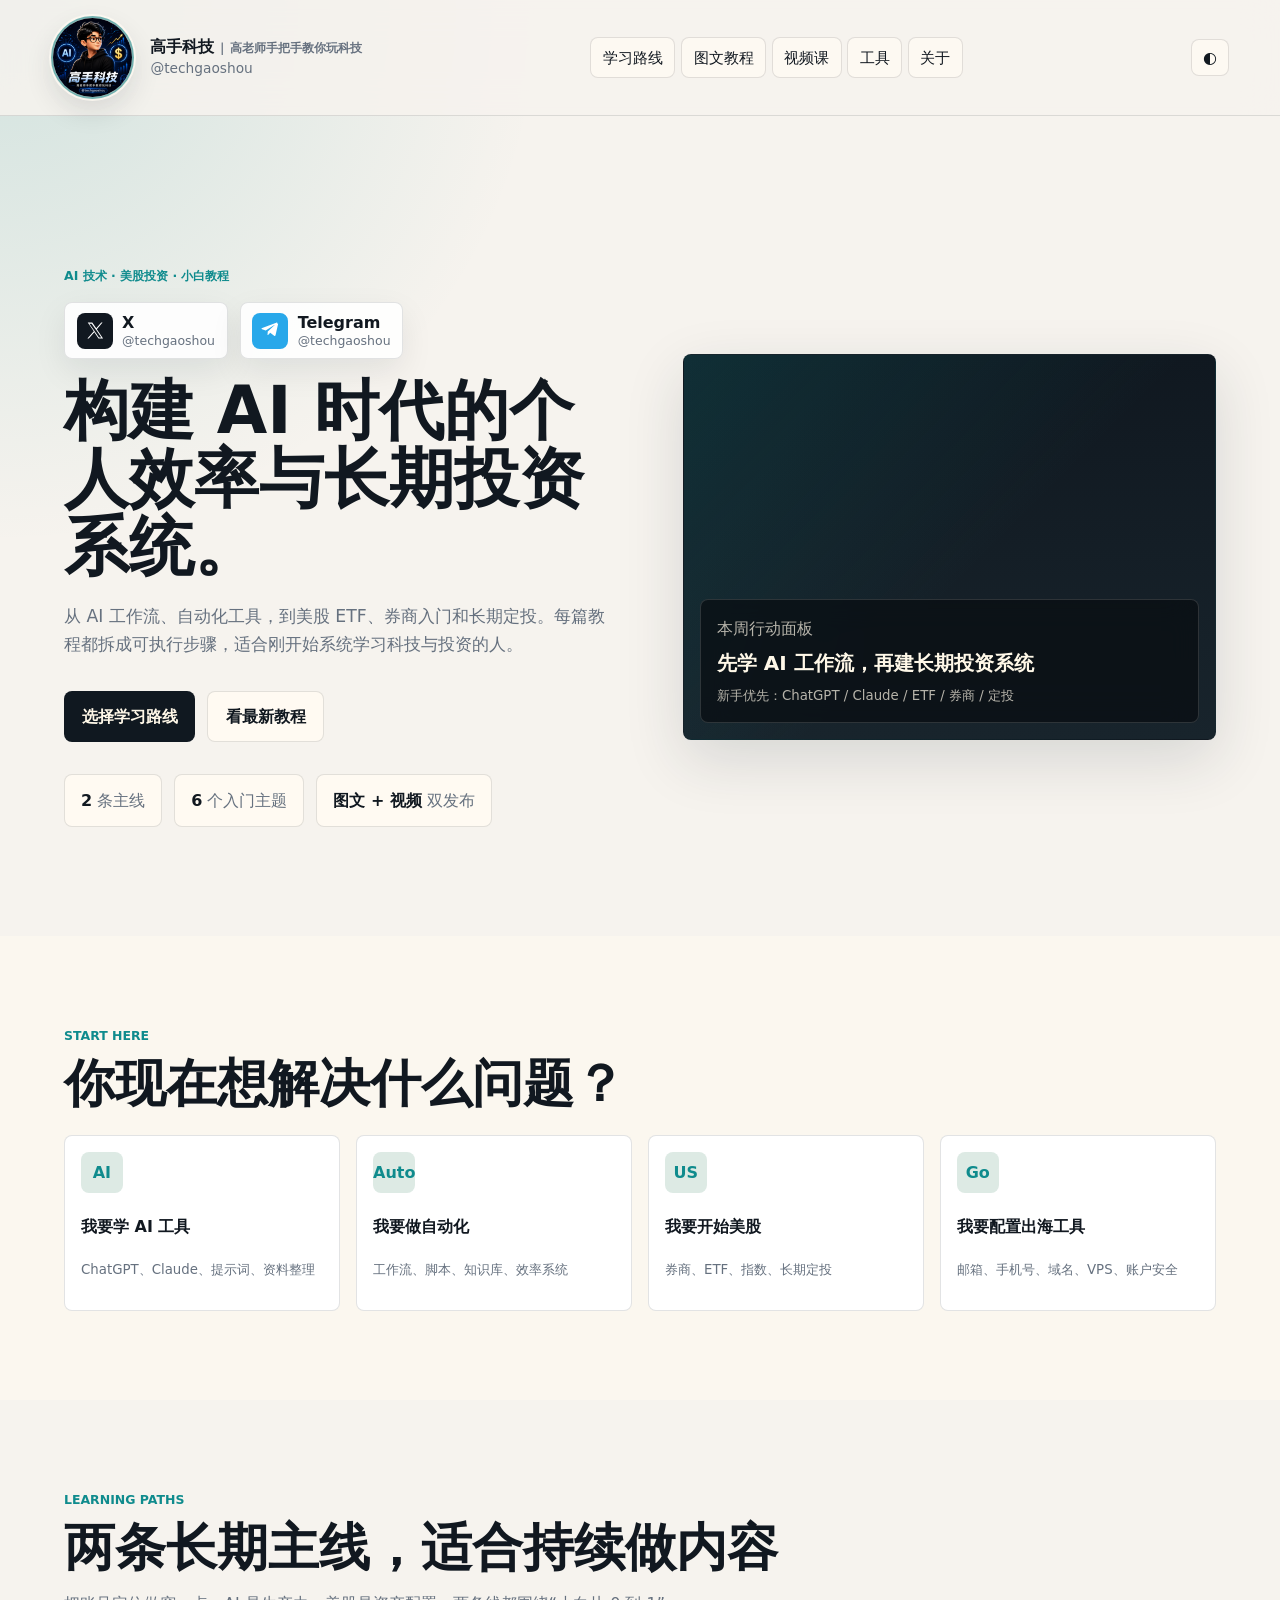
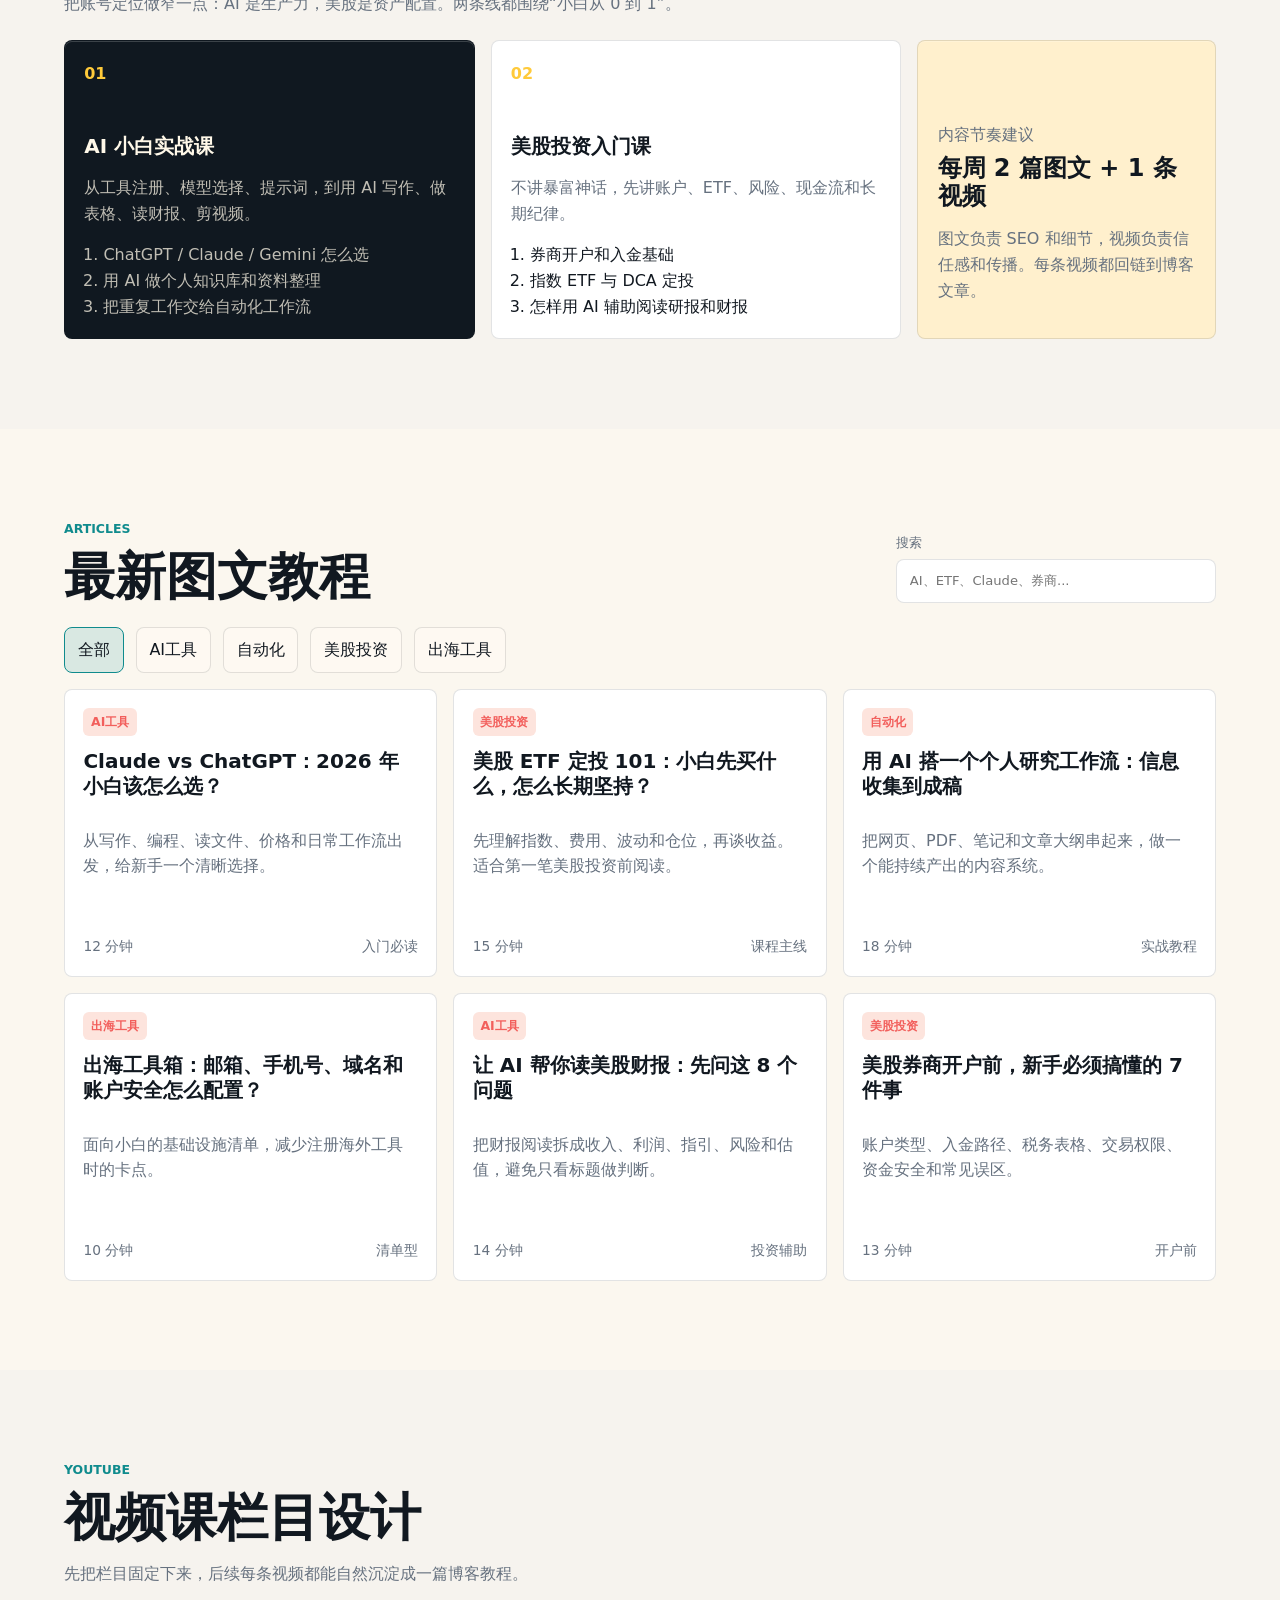
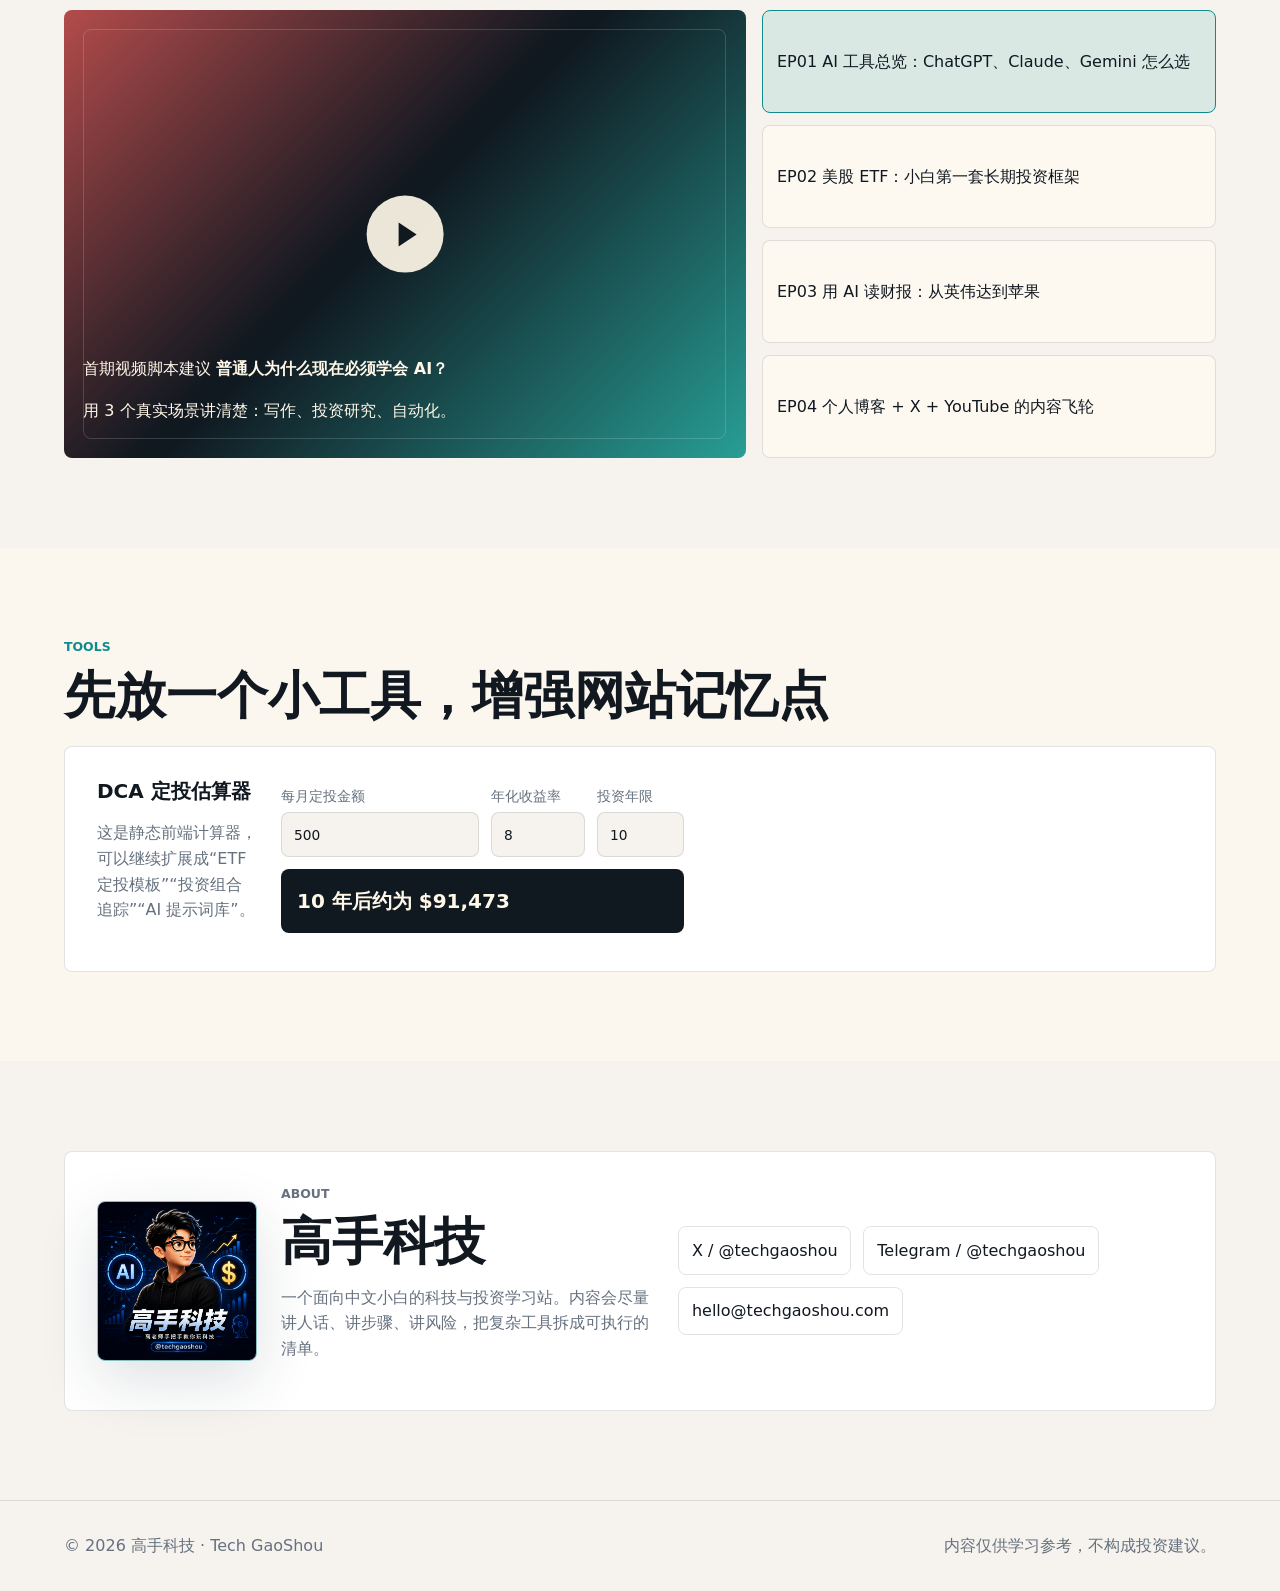
==== commit fa0ca374: "Refine hero headline" ====
--- a/index.html
+++ b/index.html
@@ -73,9 +73,9 @@
               <span><strong>Telegram</strong><small>@techgaoshou</small></span>
             </a>
           </div>
-          <h1>高老师手把手教你，把 AI 和投资真正用起来。</h1>
+          <h1>构建 AI 时代的个人效率与长期投资系统。</h1>
           <p class="hero-text">
-            从注册工具、搭建自动化，到看懂 ETF、券商入门和长期定投。每篇教程都按“照着做就能完成”的方式写，适合刚开始认真学习科技和投资的人。
+            从 AI 工作流、自动化工具，到美股 ETF、券商入门和长期定投。每篇教程都拆成可执行步骤，适合刚开始系统学习科技与投资的人。
           </p>
           <div class="hero-actions">
             <a class="primary-action" href="#paths">选择学习路线</a>
--- a/styles.css
+++ b/styles.css
@@ -189,10 +189,10 @@
 }
 
 h1 {
-  max-width: 12ch;
+  max-width: 13.5ch;
   margin: 1.15rem 0 0;
-  font-size: clamp(3.2rem, 7vw, 6.8rem);
-  line-height: 0.95;
+  font-size: clamp(2.75rem, 5.1vw, 4.85rem);
+  line-height: 1.04;
   letter-spacing: 0;
 }
 
@@ -844,9 +844,9 @@
   }
 
   h1 {
-    max-width: 12ch;
-    font-size: clamp(2.35rem, 11vw, 3.1rem);
-    line-height: 1;
+    max-width: 13.5ch;
+    font-size: clamp(2.05rem, 8.6vw, 2.65rem);
+    line-height: 1.08;
   }
 
   .hero-text {
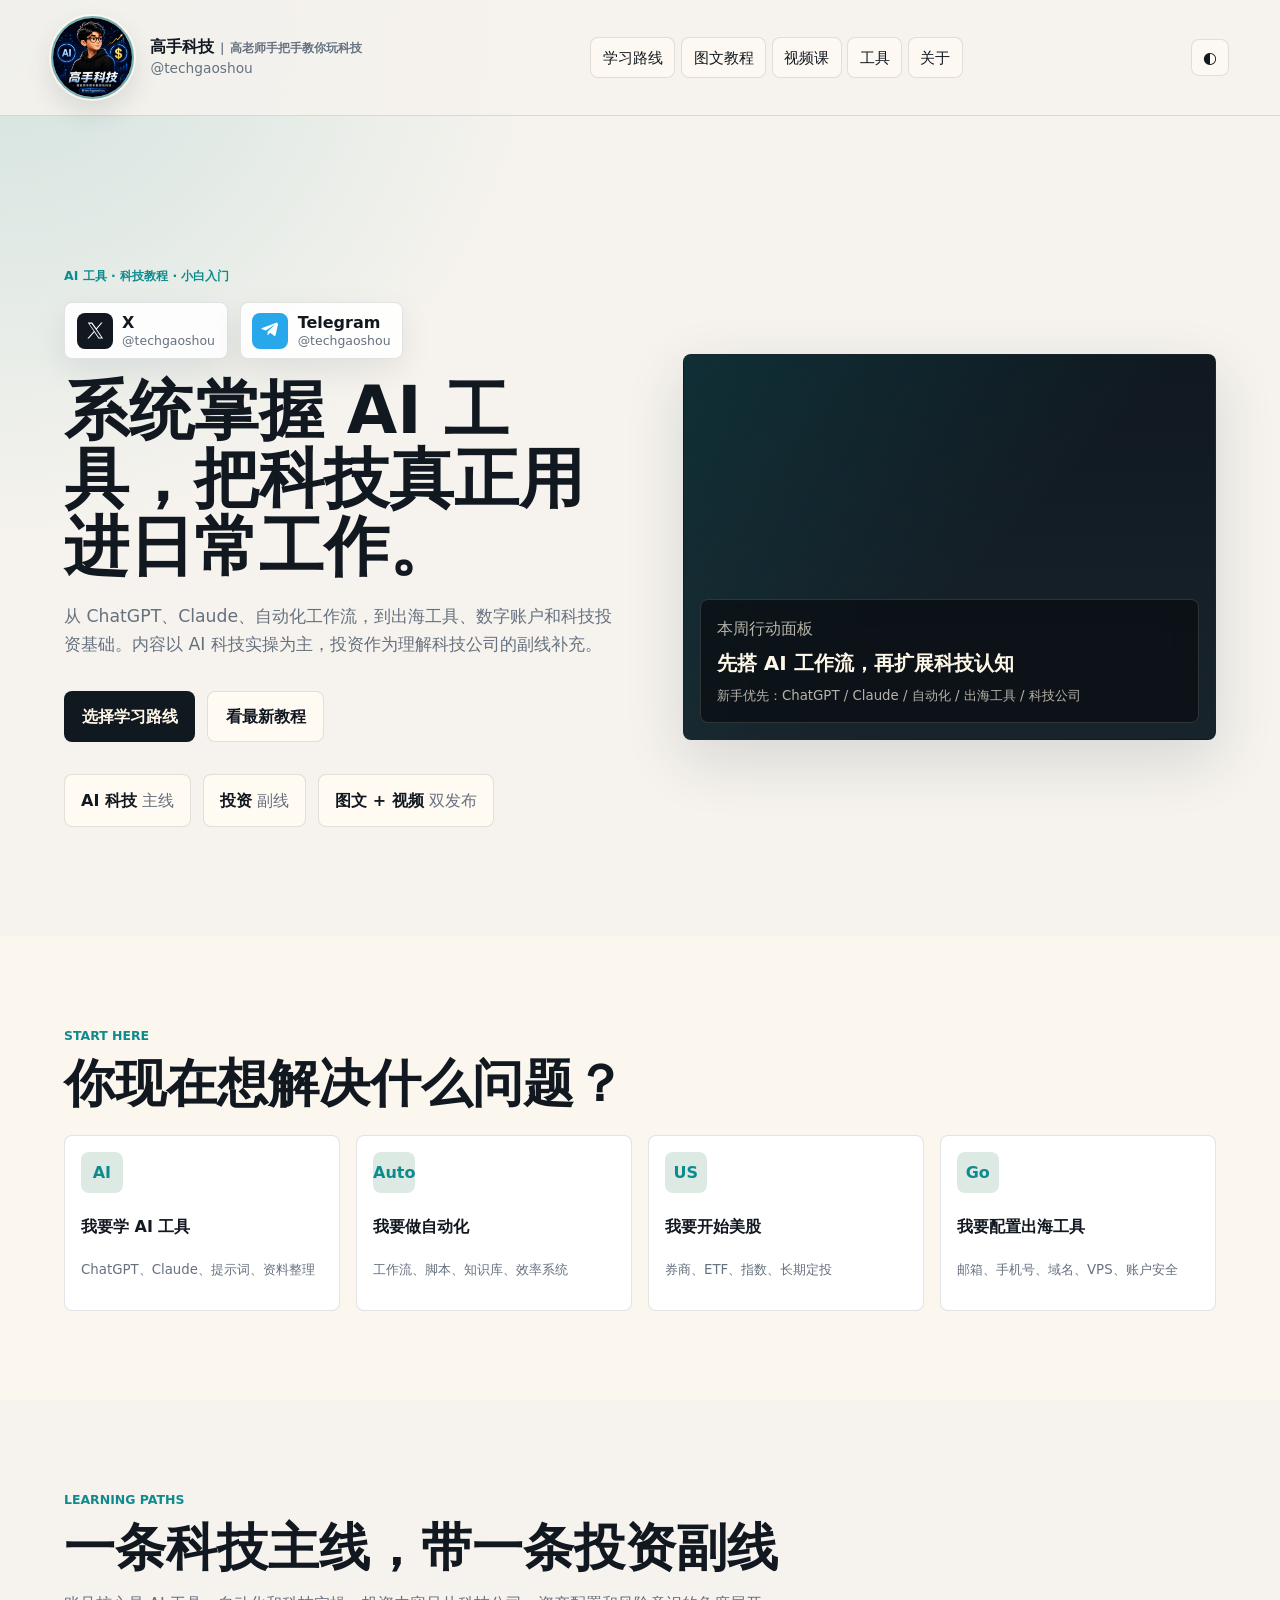
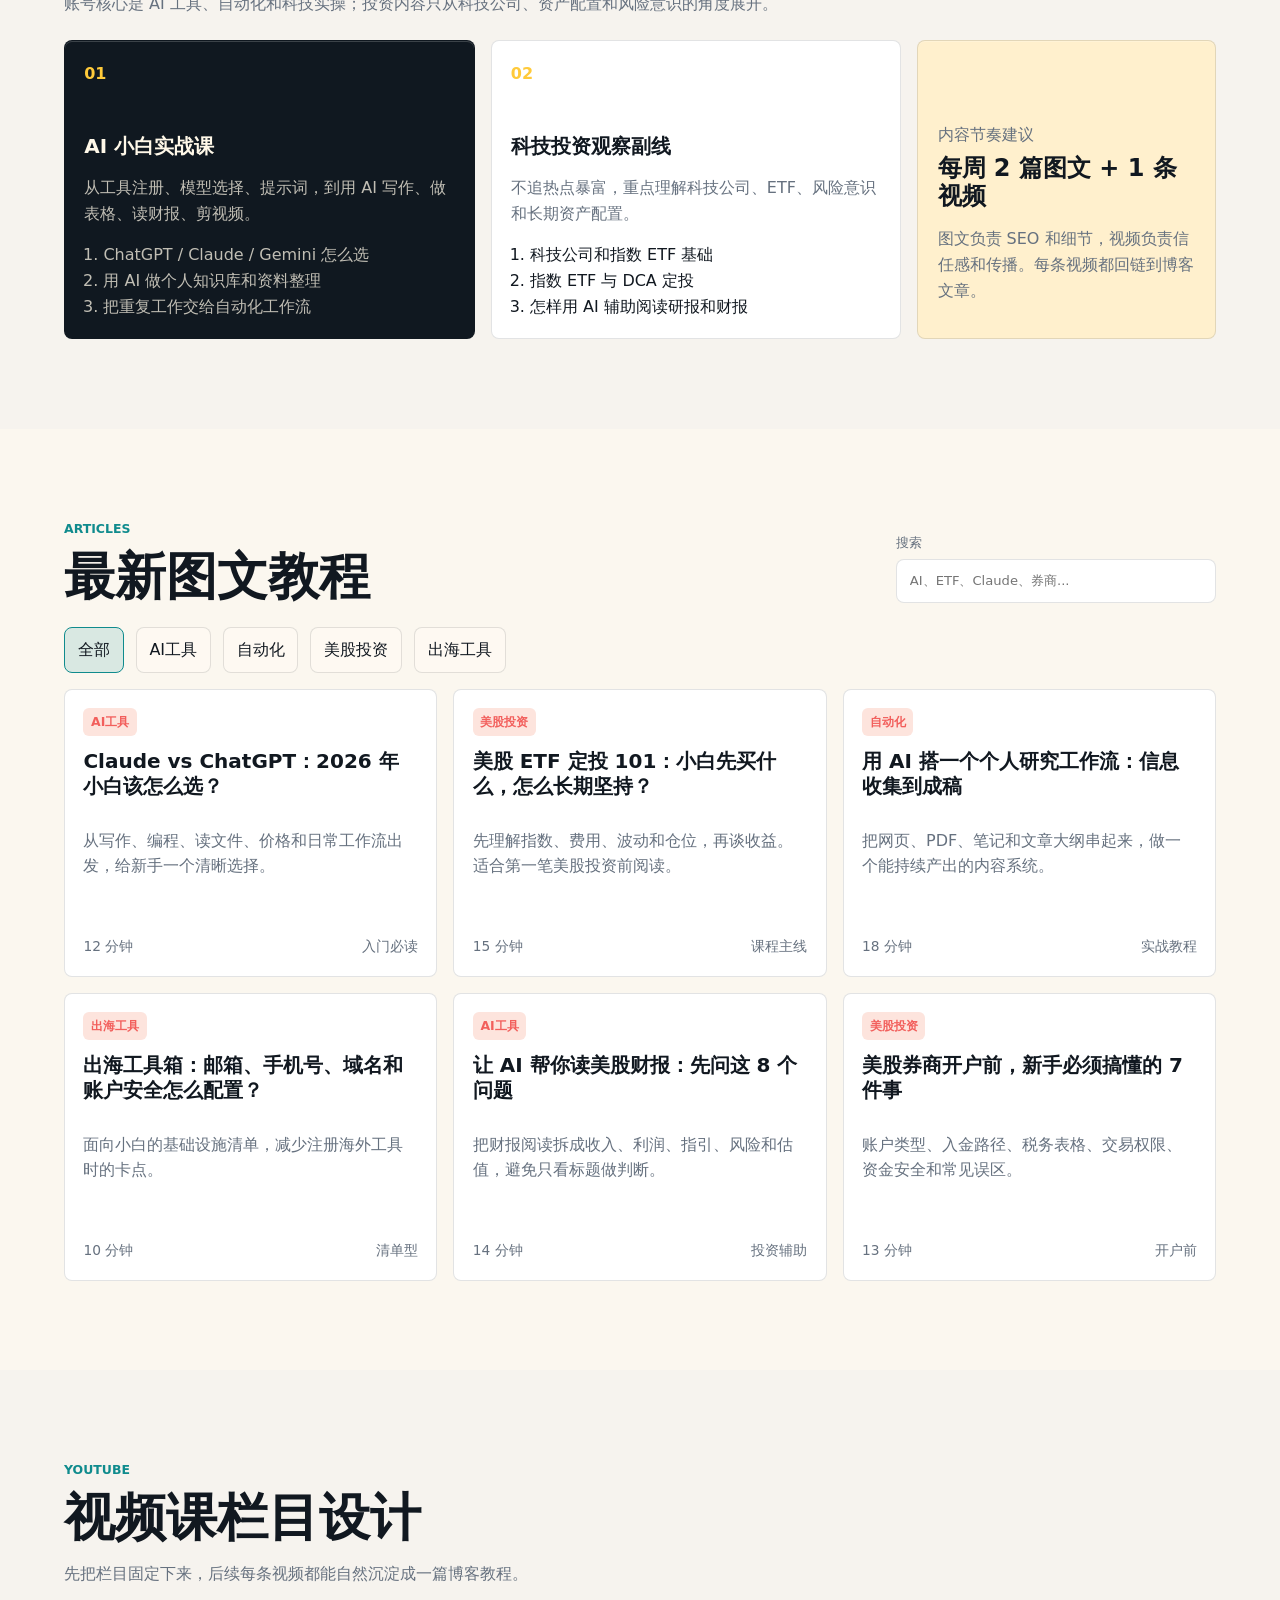
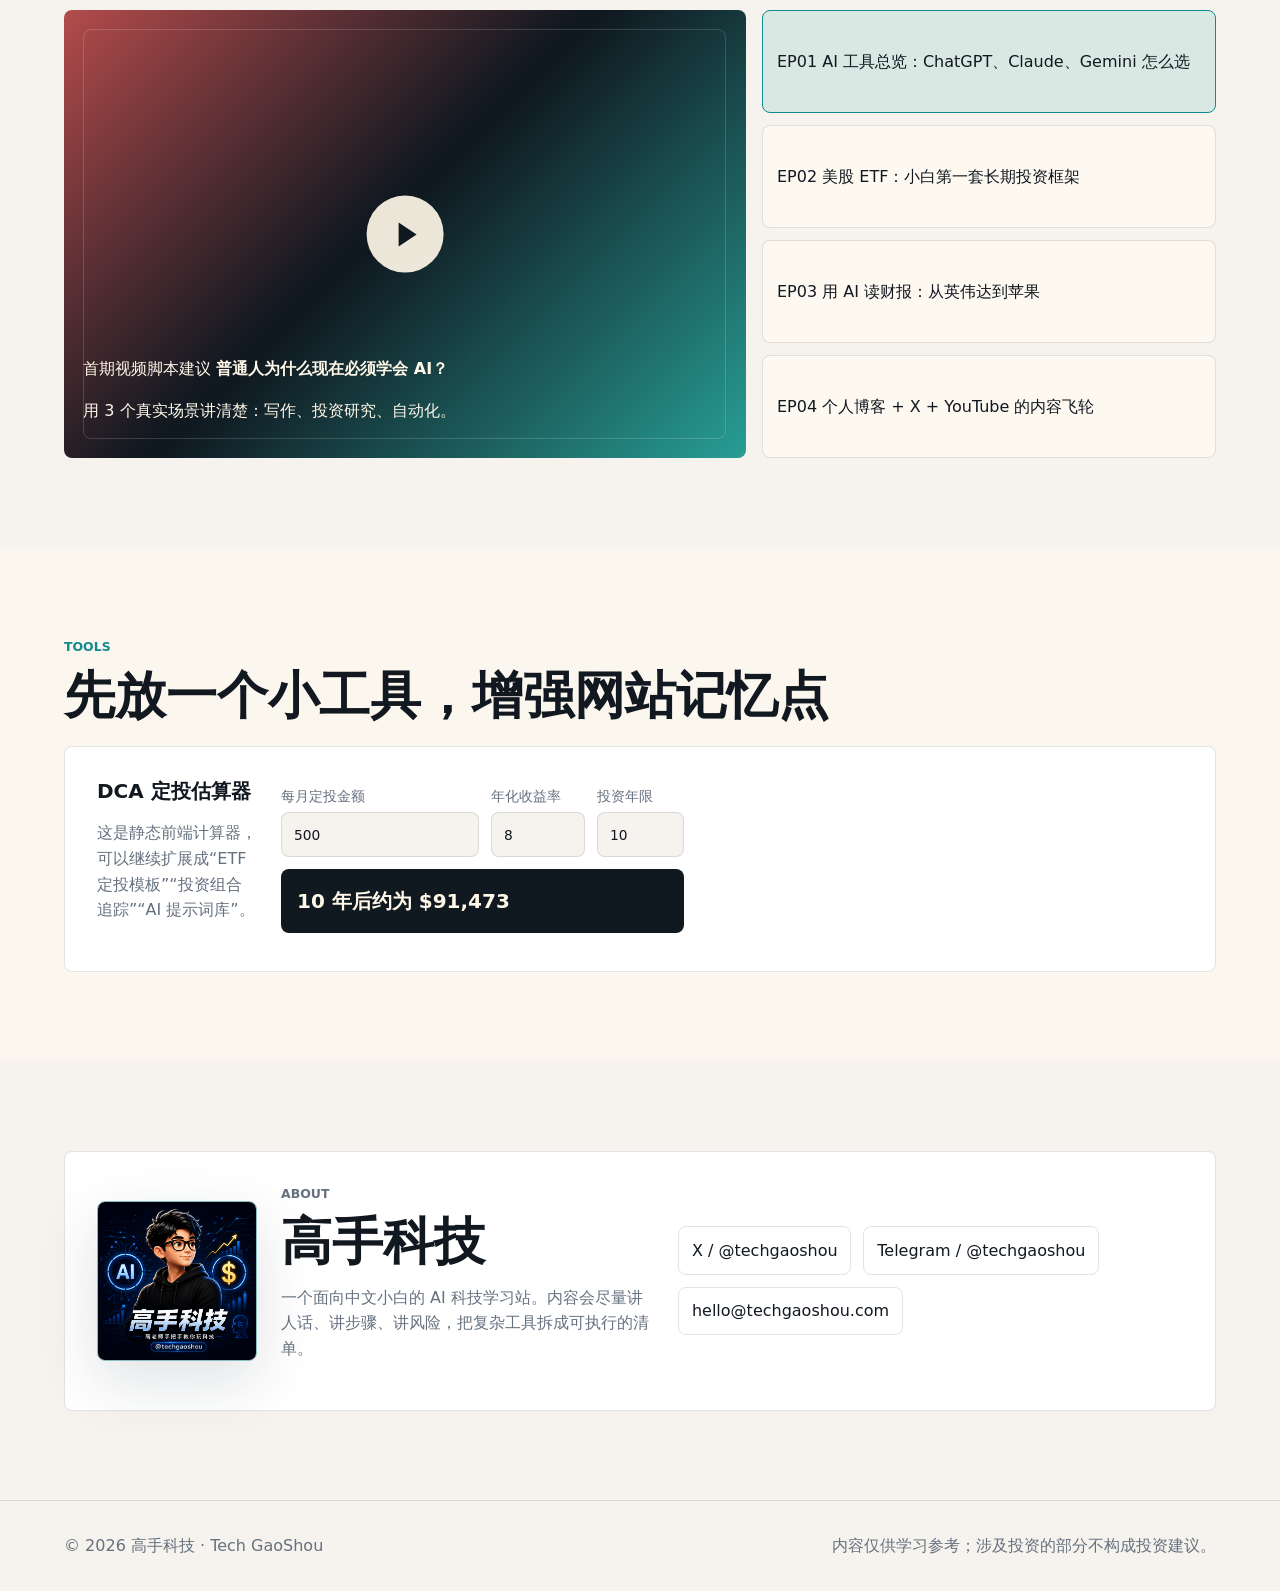
==== commit 38fa523e: "Reposition site copy around AI tech" ====
--- a/index.html
+++ b/index.html
@@ -3,14 +3,14 @@
   <head>
     <meta charset="utf-8" />
     <meta name="viewport" content="width=device-width, initial-scale=1" />
-    <title>高手科技 | AI 技术与美股投资小白教程</title>
+    <title>高手科技 | AI 工具与科技小白教程</title>
     <meta
       name="description"
-      content="高手科技是面向小白的 AI 技术与美股投资教程站。高老师手把手教你玩科技，学会 AI 工具、自动化、海外账户、美股 ETF 与长期投资。"
+      content="高手科技是面向小白的 AI 工具与科技教程站。高老师手把手教你玩科技，学会 AI 工具、自动化、出海工具和科技投资基础。"
     />
     <meta name="theme-color" content="#101820" />
     <meta property="og:title" content="高手科技 | 高老师手把手教你玩科技" />
-    <meta property="og:description" content="AI 技术与美股投资小白教程：图文、视频、工具和学习路线。" />
+    <meta property="og:description" content="AI 工具、自动化、出海工具与科技学习路线。投资内容作为科技视角下的副线补充。" />
     <meta property="og:type" content="website" />
     <meta property="og:url" content="https://techgaoshou.com/" />
     <meta property="og:image" content="https://techgaoshou.com/assets/techgaoshou-avatar.png" />
@@ -27,7 +27,7 @@
         "name": "高手科技",
         "alternateName": "Tech GaoShou",
         "url": "https://techgaoshou.com/",
-        "description": "AI 技术与美股投资小白教程",
+        "description": "AI 工具与科技小白教程",
         "sameAs": [
           "https://x.com/techgaoshou",
           "https://t.me/techgaoshou"
@@ -58,7 +58,7 @@
     <main id="top">
       <section class="hero">
         <div class="hero-copy">
-          <p class="eyebrow">AI 技术 · 美股投资 · 小白教程</p>
+          <p class="eyebrow">AI 工具 · 科技教程 · 小白入门</p>
           <div class="social-ribbon" aria-label="关注高手科技">
             <a class="social-link x-link" href="https://x.com/techgaoshou" rel="me noopener" target="_blank">
               <span class="social-icon" aria-hidden="true">
@@ -73,26 +73,26 @@
               <span><strong>Telegram</strong><small>@techgaoshou</small></span>
             </a>
           </div>
-          <h1>构建 AI 时代的个人效率与长期投资系统。</h1>
+          <h1>系统掌握 AI 工具，把科技真正用进日常工作。</h1>
           <p class="hero-text">
-            从 AI 工作流、自动化工具，到美股 ETF、券商入门和长期定投。每篇教程都拆成可执行步骤，适合刚开始系统学习科技与投资的人。
+            从 ChatGPT、Claude、自动化工作流，到出海工具、数字账户和科技投资基础。内容以 AI 科技实操为主，投资作为理解科技公司的副线补充。
           </p>
           <div class="hero-actions">
             <a class="primary-action" href="#paths">选择学习路线</a>
             <a class="secondary-action" href="#articles">看最新教程</a>
           </div>
           <div class="hero-stats" aria-label="站点内容规划">
-            <span><strong>2</strong> 条主线</span>
-            <span><strong>6</strong> 个入门主题</span>
+            <span><strong>AI 科技</strong> 主线</span>
+            <span><strong>投资</strong> 副线</span>
             <span><strong>图文 + 视频</strong> 双发布</span>
           </div>
         </div>
-        <div class="hero-visual" aria-label="AI 与投资知识地图">
+        <div class="hero-visual" aria-label="AI 科技知识地图">
           <canvas id="signalCanvas" width="720" height="520"></canvas>
           <div class="signal-panel">
             <span>本周行动面板</span>
-            <strong>先学 AI 工作流，再建长期投资系统</strong>
-            <small>新手优先：ChatGPT / Claude / ETF / 券商 / 定投</small>
+            <strong>先搭 AI 工作流，再扩展科技认知</strong>
+            <small>新手优先：ChatGPT / Claude / 自动化 / 出海工具 / 科技公司</small>
           </div>
         </div>
       </section>
@@ -129,8 +129,8 @@
       <section class="paths" id="paths">
         <div class="section-heading">
           <p class="eyebrow">Learning Paths</p>
-          <h2>两条长期主线，适合持续做内容</h2>
-          <p>把账号定位做窄一点：AI 是生产力，美股是资产配置。两条线都围绕“小白从 0 到 1”。</p>
+          <h2>一条科技主线，带一条投资副线</h2>
+          <p>账号核心是 AI 工具、自动化和科技实操；投资内容只从科技公司、资产配置和风险意识的角度展开。</p>
         </div>
         <div class="path-layout">
           <article class="path-card featured">
@@ -145,10 +145,10 @@
           </article>
           <article class="path-card">
             <div class="path-index">02</div>
-            <h3>美股投资入门课</h3>
-            <p>不讲暴富神话，先讲账户、ETF、风险、现金流和长期纪律。</p>
+            <h3>科技投资观察副线</h3>
+            <p>不追热点暴富，重点理解科技公司、ETF、风险意识和长期资产配置。</p>
             <ol>
-              <li>券商开户和入金基础</li>
+              <li>科技公司和指数 ETF 基础</li>
               <li>指数 ETF 与 DCA 定投</li>
               <li>怎样用 AI 辅助阅读研报和财报</li>
             </ol>
@@ -281,7 +281,7 @@
             <p class="eyebrow">About</p>
             <h2>高手科技</h2>
             <p>
-              一个面向中文小白的科技与投资学习站。内容会尽量讲人话、讲步骤、讲风险，把复杂工具拆成可执行的清单。
+              一个面向中文小白的 AI 科技学习站。内容会尽量讲人话、讲步骤、讲风险，把复杂工具拆成可执行的清单。
             </p>
           </div>
           <div class="socials">
@@ -295,7 +295,7 @@
 
     <footer class="site-footer">
       <span>© 2026 高手科技 · Tech GaoShou</span>
-      <span>内容仅供学习参考，不构成投资建议。</span>
+      <span>内容仅供学习参考；涉及投资的部分不构成投资建议。</span>
     </footer>
 
     <script src="./app.js"></script>
